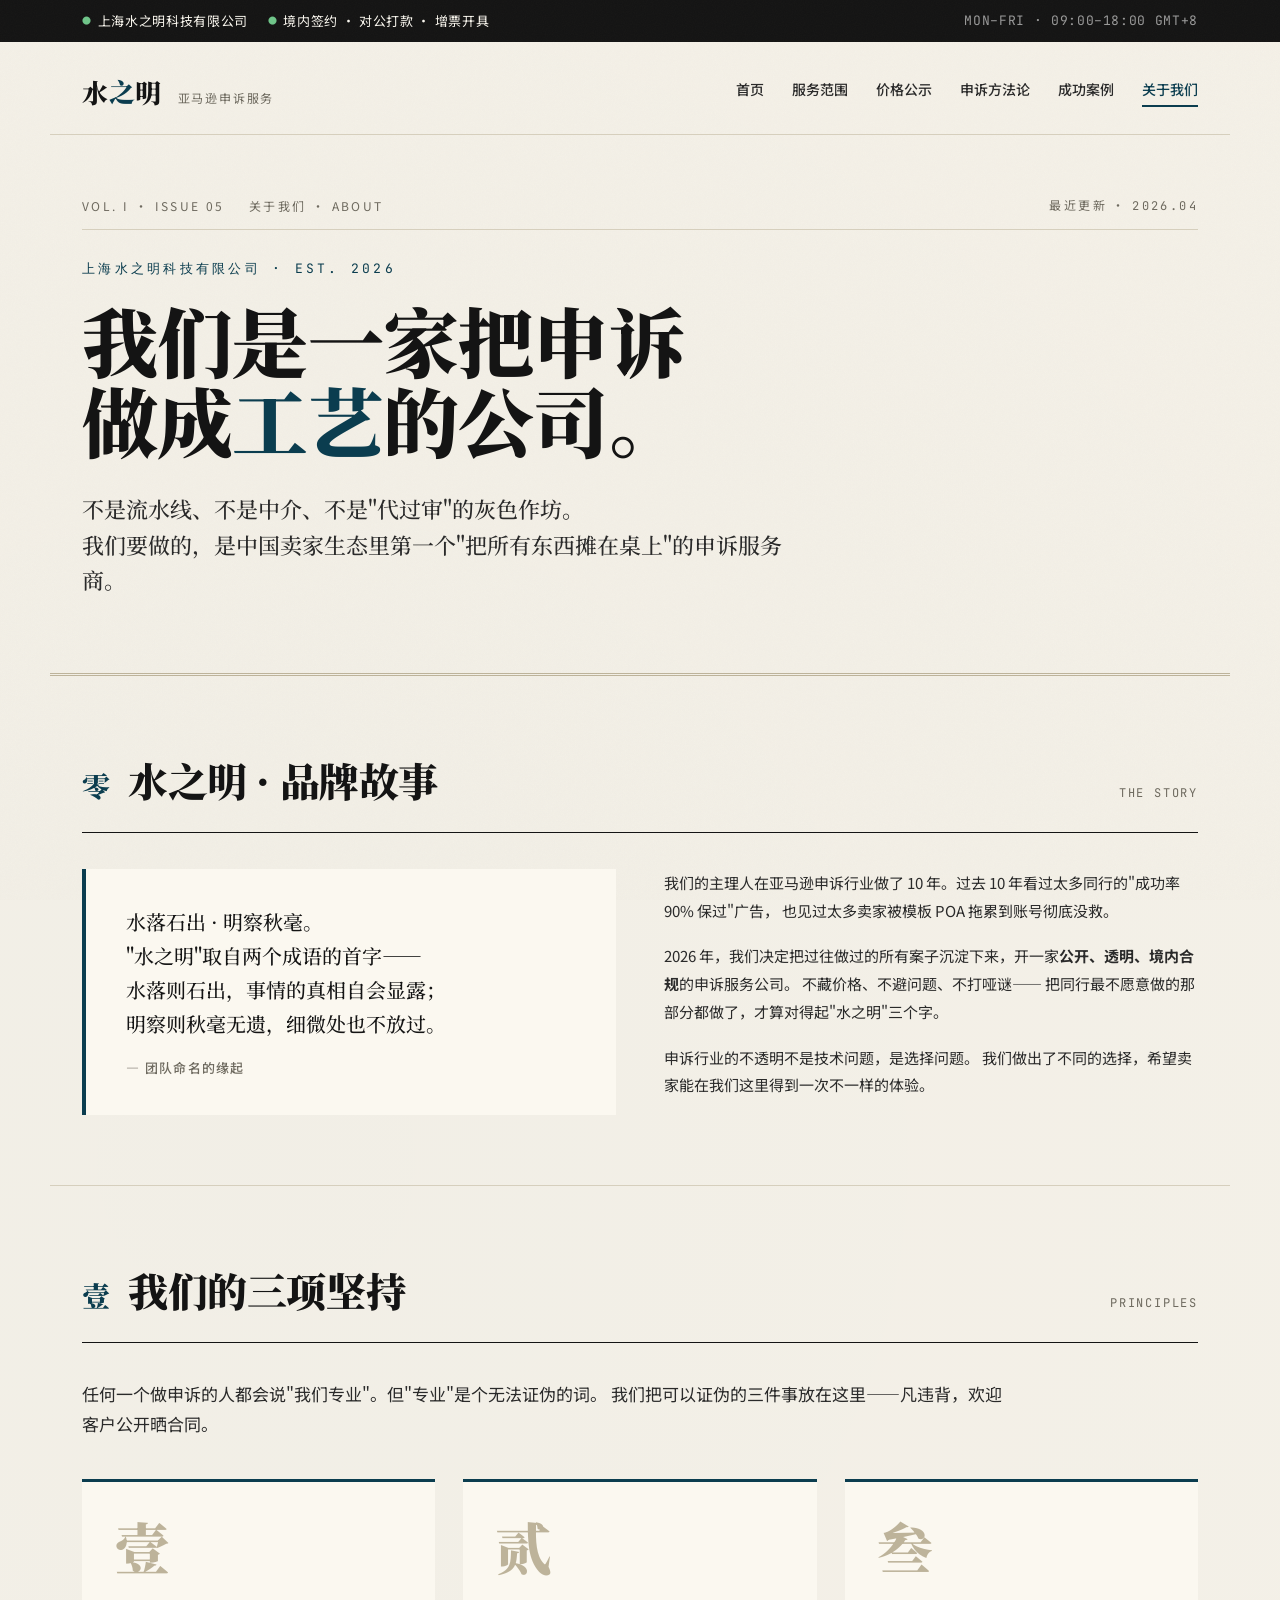
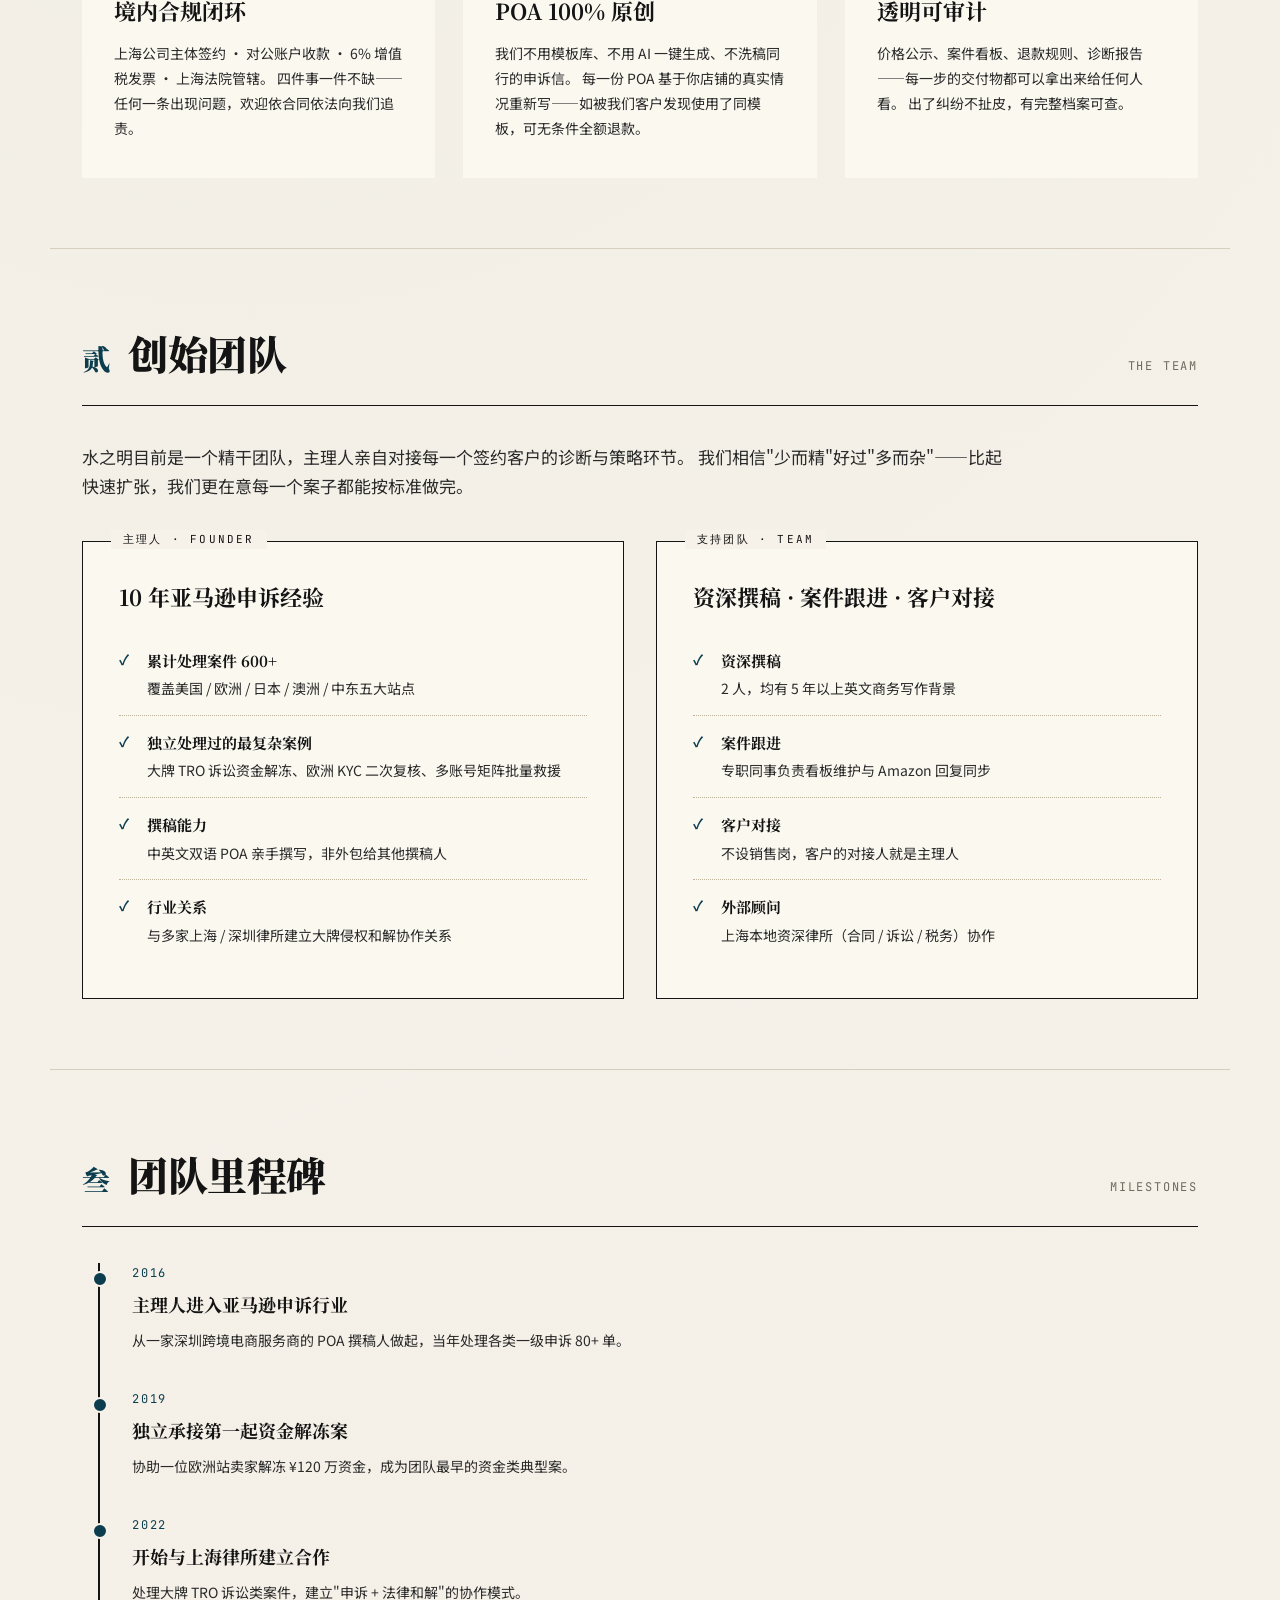
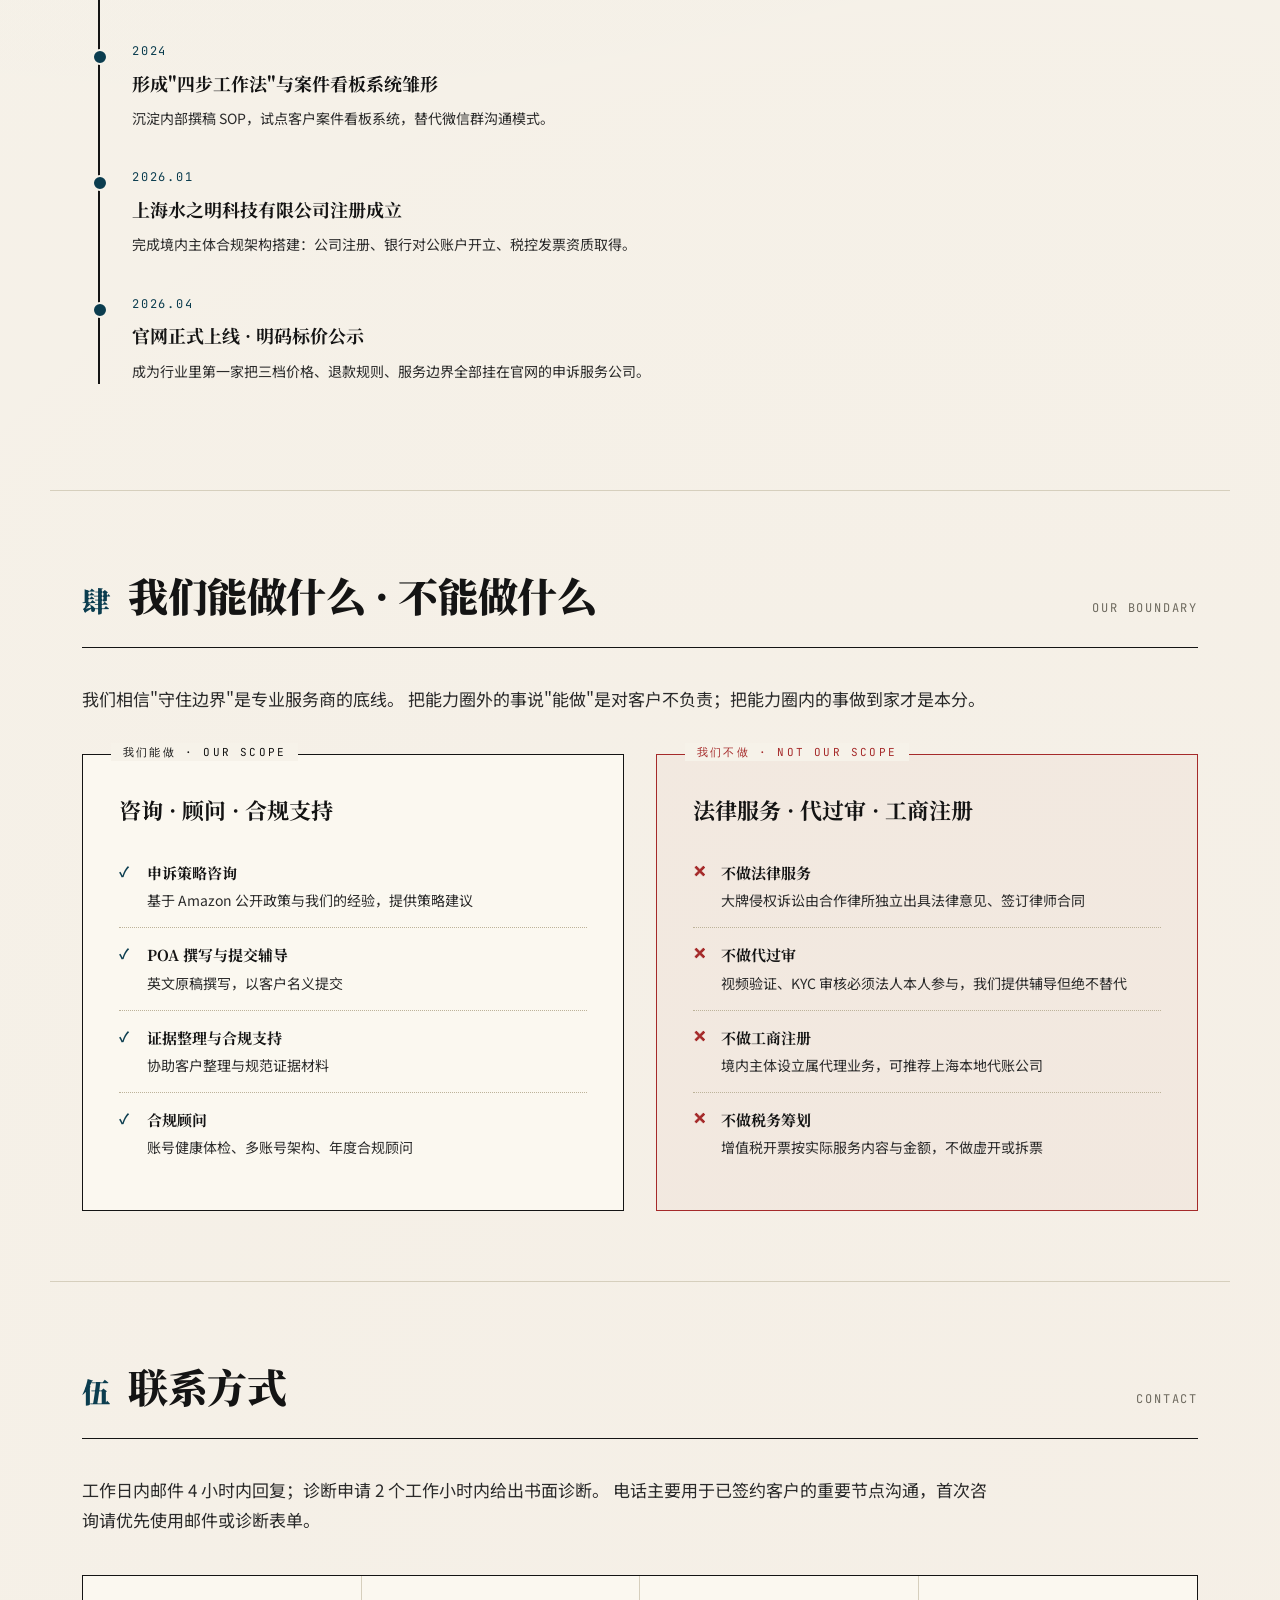
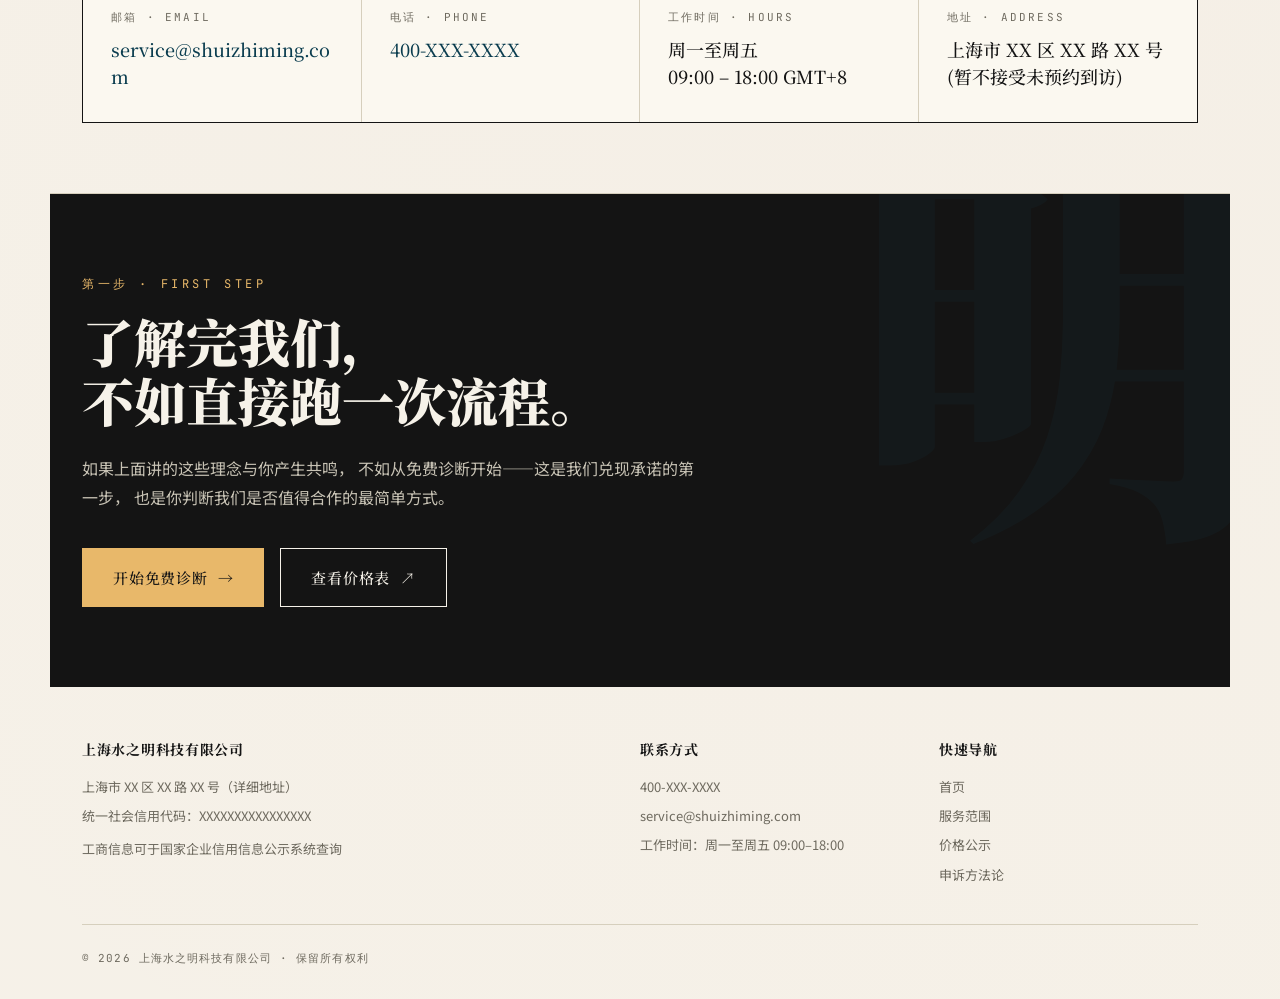
==== about.html @ 48dec46b "Initial commit: 水之明亚马逊申诉服务官网 - 6 页：首页 / 服务范围 / 价格公示 / 申诉方法论 / 成功案例 / 关于我们 - 共享样式表 styles.css（报纸 / 学术" ====
<!DOCTYPE html>
<html lang="zh-CN">
<head>
  <meta charset="UTF-8">
  <meta name="viewport" content="width=device-width, initial-scale=1.0">
  <title>关于我们 · 水之明亚马逊申诉服务</title>
  <meta name="description" content="上海水之明科技有限公司 · 境内合规的亚马逊申诉服务 · 团队背景 · 企业信息 · 联系方式">
  <link rel="preconnect" href="https://fonts.googleapis.com">
  <link rel="preconnect" href="https://fonts.gstatic.com" crossorigin>
  <link href="https://fonts.googleapis.com/css2?family=Noto+Serif+SC:wght@400;500;700;900&family=Noto+Sans+SC:wght@300;400;500;700&family=JetBrains+Mono:wght@400;500;700&display=swap" rel="stylesheet">
  <link rel="stylesheet" href="styles.css">
</head>
<body>

  <div class="topbar">
    <div class="topbar-inner">
      <div class="topbar-left">
        <span class="topbar-badge">上海水之明科技有限公司</span>
        <span class="topbar-badge">境内签约 · 对公打款 · 增票开具</span>
      </div>
      <div class="topbar-right">MON–FRI · 09:00–18:00 GMT+8</div>
    </div>
  </div>

  <header class="masthead">
    <div class="brand">
      <a href="index.html">
        <div class="brand-mark">水<span class="water-char">之</span>明</div>
        <div class="brand-sub">亚马逊申诉服务</div>
      </a>
    </div>
    <nav class="nav">
      <a href="index.html">首页</a>
      <a href="services.html">服务范围</a>
      <a href="pricing.html">价格公示</a>
      <a href="method.html">申诉方法论</a>
      <a href="cases.html">成功案例</a>
      <a href="about.html" class="active">关于我们</a>
    </nav>
  </header>

  <section class="hero">
    <div class="hero-meta">
      <div class="hero-meta-left">
        <span>VOL. I · ISSUE 05</span>
        <span>关于我们 · ABOUT</span>
      </div>
      <div>最近更新 · <span class="mono">2026.04</span></div>
    </div>

    <div class="home-hero-tagline">上海水之明科技有限公司 · EST. 2026</div>
    <h1 class="hero-title">
      我们是一家把申诉<br>
      做成<span class="accent">工艺</span>的公司。
    </h1>
    <p class="hero-subtitle">
      不是流水线、不是中介、不是"代过审"的灰色作坊。<br>
      我们要做的，是中国卖家生态里第一个"把所有东西摊在桌上"的申诉服务商。
    </p>
  </section>

  <!-- 品牌故事 -->
  <section class="content" id="story">
    <div class="section-header">
      <div class="section-num">零</div>
      <h2 class="section-title">水之明 · 品牌故事</h2>
      <div class="section-kicker">THE STORY</div>
    </div>

    <div class="split-section">
      <div>
        <div class="quote-block">
          水落石出 · 明察秋毫。<br>
          "水之明"取自两个成语的首字——<br>
          水落则石出，事情的真相自会显露；<br>
          明察则秋毫无遗，细微处也不放过。
          <cite>— 团队命名的缘起</cite>
        </div>
      </div>
      <div>
        <p style="font-size:15px;line-height:1.85;color:var(--ink-soft);margin-bottom:18px;">
          我们的主理人在亚马逊申诉行业做了 10 年。过去 10 年看过太多同行的"成功率 90% 保过"广告，
          也见过太多卖家被模板 POA 拖累到账号彻底没救。
        </p>
        <p style="font-size:15px;line-height:1.85;color:var(--ink-soft);margin-bottom:18px;">
          2026 年，我们决定把过往做过的所有案子沉淀下来，开一家<b>公开、透明、境内合规</b>的申诉服务公司。
          不藏价格、不避问题、不打哑谜——
          把同行最不愿意做的那部分都做了，才算对得起"水之明"三个字。
        </p>
        <p style="font-size:15px;line-height:1.85;color:var(--ink-soft);">
          申诉行业的不透明不是技术问题，是选择问题。
          我们做出了不同的选择，希望卖家能在我们这里得到一次不一样的体验。
        </p>
      </div>
    </div>
  </section>

  <!-- 我们的三项坚持 -->
  <section class="content" id="principles">
    <div class="section-header">
      <div class="section-num">壹</div>
      <h2 class="section-title">我们的三项坚持</h2>
      <div class="section-kicker">PRINCIPLES</div>
    </div>
    <p class="section-intro">
      任何一个做申诉的人都会说"我们专业"。但"专业"是个无法证伪的词。
      我们把可以证伪的三件事放在这里——凡违背，欢迎客户公开晒合同。
    </p>

    <div class="value-grid">
      <div class="value-card">
        <div class="value-card-num">壹</div>
        <div class="value-card-title">境内合规闭环</div>
        <div class="value-card-text">
          上海公司主体签约 · 对公账户收款 · 6% 增值税发票 · 上海法院管辖。
          四件事一件不缺——任何一条出现问题，欢迎依合同依法向我们追责。
        </div>
      </div>
      <div class="value-card">
        <div class="value-card-num">贰</div>
        <div class="value-card-title">POA 100% 原创</div>
        <div class="value-card-text">
          我们不用模板库、不用 AI 一键生成、不洗稿同行的申诉信。
          每一份 POA 基于你店铺的真实情况重新写——如被我们客户发现使用了同模板，可无条件全额退款。
        </div>
      </div>
      <div class="value-card">
        <div class="value-card-num">叁</div>
        <div class="value-card-title">透明可审计</div>
        <div class="value-card-text">
          价格公示、案件看板、退款规则、诊断报告——每一步的交付物都可以拿出来给任何人看。
          出了纠纷不扯皮，有完整档案可查。
        </div>
      </div>
    </div>
  </section>

  <!-- 团队 -->
  <section class="content" id="team">
    <div class="section-header">
      <div class="section-num">贰</div>
      <h2 class="section-title">创始团队</h2>
      <div class="section-kicker">THE TEAM</div>
    </div>
    <p class="section-intro">
      水之明目前是一个精干团队，主理人亲自对接每一个签约客户的诊断与策略环节。
      我们相信"少而精"好过"多而杂"——比起快速扩张，我们更在意每一个案子都能按标准做完。
    </p>

    <div class="dual-grid">
      <div class="info-block">
        <div class="info-block-label">主理人 · FOUNDER</div>
        <h3 class="info-block-title">10 年亚马逊申诉经验</h3>
        <ul class="info-list">
          <li><strong>累计处理案件 600+</strong>覆盖美国 / 欧洲 / 日本 / 澳洲 / 中东五大站点</li>
          <li><strong>独立处理过的最复杂案例</strong>大牌 TRO 诉讼资金解冻、欧洲 KYC 二次复核、多账号矩阵批量救援</li>
          <li><strong>撰稿能力</strong>中英文双语 POA 亲手撰写，非外包给其他撰稿人</li>
          <li><strong>行业关系</strong>与多家上海 / 深圳律所建立大牌侵权和解协作关系</li>
        </ul>
      </div>
      <div class="info-block">
        <div class="info-block-label">支持团队 · TEAM</div>
        <h3 class="info-block-title">资深撰稿 · 案件跟进 · 客户对接</h3>
        <ul class="info-list">
          <li><strong>资深撰稿</strong>2 人，均有 5 年以上英文商务写作背景</li>
          <li><strong>案件跟进</strong>专职同事负责看板维护与 Amazon 回复同步</li>
          <li><strong>客户对接</strong>不设销售岗，客户的对接人就是主理人</li>
          <li><strong>外部顾问</strong>上海本地资深律所（合同 / 诉讼 / 税务）协作</li>
        </ul>
      </div>
    </div>
  </section>

  <!-- 时间线 -->
  <section class="content" id="timeline">
    <div class="section-header">
      <div class="section-num">叁</div>
      <h2 class="section-title">团队里程碑</h2>
      <div class="section-kicker">MILESTONES</div>
    </div>

    <div class="timeline">
      <div class="timeline-item">
        <div class="timeline-date">2016</div>
        <div class="timeline-title">主理人进入亚马逊申诉行业</div>
        <div class="timeline-text">从一家深圳跨境电商服务商的 POA 撰稿人做起，当年处理各类一级申诉 80+ 单。</div>
      </div>
      <div class="timeline-item">
        <div class="timeline-date">2019</div>
        <div class="timeline-title">独立承接第一起资金解冻案</div>
        <div class="timeline-text">协助一位欧洲站卖家解冻 ¥120 万资金，成为团队最早的资金类典型案。</div>
      </div>
      <div class="timeline-item">
        <div class="timeline-date">2022</div>
        <div class="timeline-title">开始与上海律所建立合作</div>
        <div class="timeline-text">处理大牌 TRO 诉讼类案件，建立"申诉 + 法律和解"的协作模式。</div>
      </div>
      <div class="timeline-item">
        <div class="timeline-date">2024</div>
        <div class="timeline-title">形成"四步工作法"与案件看板系统雏形</div>
        <div class="timeline-text">沉淀内部撰稿 SOP，试点客户案件看板系统，替代微信群沟通模式。</div>
      </div>
      <div class="timeline-item">
        <div class="timeline-date">2026.01</div>
        <div class="timeline-title">上海水之明科技有限公司注册成立</div>
        <div class="timeline-text">完成境内主体合规架构搭建：公司注册、银行对公账户开立、税控发票资质取得。</div>
      </div>
      <div class="timeline-item">
        <div class="timeline-date">2026.04</div>
        <div class="timeline-title">官网正式上线 · 明码标价公示</div>
        <div class="timeline-text">成为行业里第一家把三档价格、退款规则、服务边界全部挂在官网的申诉服务公司。</div>
      </div>
    </div>
  </section>

  <!-- 风险声明 -->
  <section class="content" id="boundary">
    <div class="section-header">
      <div class="section-num">肆</div>
      <h2 class="section-title">我们能做什么 · 不能做什么</h2>
      <div class="section-kicker">OUR BOUNDARY</div>
    </div>
    <p class="section-intro">
      我们相信"守住边界"是专业服务商的底线。
      把能力圈外的事说"能做"是对客户不负责；把能力圈内的事做到家才是本分。
    </p>

    <div class="dual-grid">
      <div class="info-block">
        <div class="info-block-label">我们能做 · OUR SCOPE</div>
        <h3 class="info-block-title">咨询 · 顾问 · 合规支持</h3>
        <ul class="info-list">
          <li><strong>申诉策略咨询</strong>基于 Amazon 公开政策与我们的经验，提供策略建议</li>
          <li><strong>POA 撰写与提交辅导</strong>英文原稿撰写，以客户名义提交</li>
          <li><strong>证据整理与合规支持</strong>协助客户整理与规范证据材料</li>
          <li><strong>合规顾问</strong>账号健康体检、多账号架构、年度合规顾问</li>
        </ul>
      </div>
      <div class="info-block warning">
        <div class="info-block-label">我们不做 · NOT OUR SCOPE</div>
        <h3 class="info-block-title">法律服务 · 代过审 · 工商注册</h3>
        <ul class="info-list">
          <li><strong>不做法律服务</strong>大牌侵权诉讼由合作律所独立出具法律意见、签订律师合同</li>
          <li><strong>不做代过审</strong>视频验证、KYC 审核必须法人本人参与，我们提供辅导但绝不替代</li>
          <li><strong>不做工商注册</strong>境内主体设立属代理业务，可推荐上海本地代账公司</li>
          <li><strong>不做税务筹划</strong>增值税开票按实际服务内容与金额，不做虚开或拆票</li>
        </ul>
      </div>
    </div>
  </section>

  <!-- 联系方式 -->
  <section class="content" id="contact">
    <div class="section-header">
      <div class="section-num">伍</div>
      <h2 class="section-title">联系方式</h2>
      <div class="section-kicker">CONTACT</div>
    </div>
    <p class="section-intro">
      工作日内邮件 4 小时内回复；诊断申请 2 个工作小时内给出书面诊断。
      电话主要用于已签约客户的重要节点沟通，首次咨询请优先使用邮件或诊断表单。
    </p>

    <div class="contact-grid">
      <div class="contact-item">
        <div class="contact-label">邮箱 · EMAIL</div>
        <div class="contact-value"><a href="mailto:service@shuizhiming.com">service@shuizhiming.com</a></div>
      </div>
      <div class="contact-item">
        <div class="contact-label">电话 · PHONE</div>
        <div class="contact-value"><a href="tel:400-XXX-XXXX">400-XXX-XXXX</a></div>
      </div>
      <div class="contact-item">
        <div class="contact-label">工作时间 · HOURS</div>
        <div class="contact-value">周一至周五<br>09:00 – 18:00 GMT+8</div>
      </div>
      <div class="contact-item">
        <div class="contact-label">地址 · ADDRESS</div>
        <div class="contact-value">上海市 XX 区 XX 路 XX 号<br>(暂不接受未预约到访)</div>
      </div>
    </div>

  </section>

  <!-- CTA -->
  <section class="cta-section">
    <div class="cta-inner">
      <div class="cta-kicker">第一步 · FIRST STEP</div>
      <h2 class="cta-title">了解完我们，<br>不如直接跑一次流程。</h2>
      <p class="cta-text">
        如果上面讲的这些理念与你产生共鸣，
        不如从免费诊断开始——这是我们兑现承诺的第一步，
        也是你判断我们是否值得合作的最简单方式。
      </p>
      <div class="cta-buttons">
        <a href="#diagnosis" class="btn btn-primary">开始免费诊断<span class="btn-arrow">→</span></a>
        <a href="pricing.html" class="btn btn-secondary">查看价格表<span class="btn-arrow">↗</span></a>
      </div>
    </div>
  </section>

  <footer>
    <div class="footer-top">
      <div class="footer-col">
        <h4>上海水之明科技有限公司</h4>
        <p>上海市 XX 区 XX 路 XX 号（详细地址）</p>
        <p>统一社会信用代码：XXXXXXXXXXXXXXXX</p>
        <p style="margin-top:10px;">工商信息可于国家企业信用信息公示系统查询</p>
      </div>
      <div class="footer-col">
        <h4>联系方式</h4>
        <a href="tel:400-XXX-XXXX">400-XXX-XXXX</a>
        <a href="mailto:service@shuizhiming.com">service@shuizhiming.com</a>
        <p>工作时间：周一至周五 09:00–18:00</p>
      </div>
      <div class="footer-col">
        <h4>快速导航</h4>
        <a href="index.html">首页</a>
        <a href="services.html">服务范围</a>
        <a href="pricing.html">价格公示</a>
        <a href="method.html">申诉方法论</a>
      </div>
    </div>
    <div class="footer-bottom">
      <div>© 2026 上海水之明科技有限公司 · 保留所有权利</div>
    </div>
  </footer>

  <button class="scroll-top" id="scrollTop" aria-label="回到顶部">↑</button>

  <script>
    const scrollBtn = document.getElementById('scrollTop');
    window.addEventListener('scroll', () => {
      if (window.scrollY > 800) scrollBtn.classList.add('visible');
      else scrollBtn.classList.remove('visible');
    });
    scrollBtn.addEventListener('click', () => window.scrollTo({ top: 0, behavior: 'smooth' }));
  </script>
</body>
</html>
---- styles.css ----
/* ===== Design Tokens ===== */
:root {
  --ink: #141414;
  --ink-soft: #2a2a2a;
  --paper: #f6f2e9;
  --paper-soft: #fbf8f0;
  --rule: #d6cfbd;
  --rule-strong: #bdb39a;
  --water: #0b3d4f;
  --water-light: #1a5c72;
  --seal: #a52a2a;
  --muted: #6e6a5f;
  --accent-bg: #ece7d7;

  --font-display: 'Noto Serif SC', 'Songti SC', 'SimSun', serif;
  --font-body: 'Noto Sans SC', -apple-system, BlinkMacSystemFont, 'PingFang SC', 'Microsoft YaHei', sans-serif;
  --font-mono: 'JetBrains Mono', 'SF Mono', Menlo, monospace;

  --max-width: 1180px;
  --content-width: 920px;
}

* { box-sizing: border-box; margin: 0; padding: 0; }
html { scroll-behavior: smooth; }
body {
  font-family: var(--font-body);
  color: var(--ink);
  background: var(--paper);
  line-height: 1.7;
  font-size: 16px;
  font-weight: 400;
  -webkit-font-smoothing: antialiased;
  text-rendering: optimizeLegibility;
  background-image:
    radial-gradient(circle at 20% 20%, rgba(10, 61, 79, 0.02) 0%, transparent 50%),
    radial-gradient(circle at 80% 80%, rgba(165, 42, 42, 0.015) 0%, transparent 50%);
}

body::before {
  content: '';
  position: fixed;
  inset: 0;
  pointer-events: none;
  z-index: 1;
  opacity: 0.35;
  background-image: url("data:image/svg+xml;utf8,<svg xmlns='http://www.w3.org/2000/svg' width='200' height='200'><filter id='n'><feTurbulence type='fractalNoise' baseFrequency='0.9' numOctaves='3'/><feColorMatrix values='0 0 0 0 0.5 0 0 0 0 0.45 0 0 0 0 0.35 0 0 0 0.08 0'/></filter><rect width='200' height='200' filter='url(%23n)'/></svg>");
}

main, header, footer, section { position: relative; z-index: 2; }

.display { font-family: var(--font-display); font-weight: 900; letter-spacing: -0.01em; }
.mono { font-family: var(--font-mono); font-feature-settings: "tnum"; }

/* ===== Top Bar ===== */
.topbar { background: var(--ink); color: var(--paper-soft); font-size: 13px; letter-spacing: 0.05em; }
.topbar-inner { max-width: var(--max-width); margin: 0 auto; padding: 10px 32px; display: flex; justify-content: space-between; align-items: center; gap: 24px; }
.topbar-left { display: flex; gap: 20px; align-items: center; }
.topbar-badge { display: inline-flex; align-items: center; gap: 6px; }
.topbar-badge::before { content: '●'; color: #6fc68a; font-size: 9px; }
.topbar-right { font-family: var(--font-mono); color: #999; }

/* ===== Masthead ===== */
.masthead { max-width: var(--max-width); margin: 0 auto; padding: 28px 32px 20px; border-bottom: 1px solid var(--rule); display: flex; justify-content: space-between; align-items: center; flex-wrap: wrap; gap: 20px; }
.brand { display: flex; align-items: baseline; gap: 16px; }
.brand a { text-decoration: none; display: flex; align-items: baseline; gap: 16px; }
.brand-mark { font-family: var(--font-display); font-weight: 900; font-size: 26px; letter-spacing: 0.02em; color: var(--ink); }
.brand-mark .water-char { color: var(--water); display: inline-block; transform: translateY(-1px); }
.brand-sub { font-size: 12px; color: var(--muted); letter-spacing: 0.15em; }
.nav { display: flex; gap: 28px; font-size: 14px; }
.nav a { color: var(--ink-soft); text-decoration: none; transition: color 0.2s; font-weight: 500; }
.nav a:hover { color: var(--water); }
.nav a.active { color: var(--water); border-bottom: 2px solid var(--water); padding-bottom: 3px; }

/* ===== Hero ===== */
.hero { max-width: var(--max-width); margin: 0 auto; padding: 60px 32px 40px; border-bottom: 3px double var(--rule-strong); position: relative; }
.hero-meta { display: flex; justify-content: space-between; align-items: center; font-size: 12px; color: var(--muted); letter-spacing: 0.2em; text-transform: uppercase; margin-bottom: 28px; padding-bottom: 12px; border-bottom: 1px solid var(--rule); }
.hero-meta-left { display: flex; gap: 24px; }
.hero-title { font-family: var(--font-display); font-weight: 900; font-size: clamp(42px, 6vw, 76px); line-height: 1.05; letter-spacing: -0.01em; color: var(--ink); margin-bottom: 32px; }
.hero-title .accent { color: var(--water); position: relative; display: inline-block; }
.hero-subtitle { font-family: var(--font-display); font-weight: 500; font-size: clamp(18px, 2.3vw, 22px); color: var(--ink-soft); max-width: 720px; line-height: 1.6; margin-bottom: 36px; }

.hero-pillars { display: grid; grid-template-columns: repeat(auto-fit, minmax(180px, 1fr)); gap: 0; border-top: 1px solid var(--rule); border-bottom: 1px solid var(--rule); margin-top: 40px; }
.pillar { padding: 20px 24px 20px 0; border-right: 1px solid var(--rule); position: relative; }
.pillar:last-child { border-right: none; }
.pillar-num { font-family: var(--font-mono); font-size: 11px; color: var(--water); letter-spacing: 0.2em; margin-bottom: 6px; }
.pillar-text { font-family: var(--font-display); font-weight: 700; font-size: 17px; color: var(--ink); line-height: 1.4; }

/* ===== Section ===== */
section.content { max-width: var(--max-width); margin: 0 auto; padding: 70px 32px; border-bottom: 1px solid var(--rule); }
.section-header { display: flex; align-items: baseline; gap: 18px; margin-bottom: 36px; padding-bottom: 18px; border-bottom: 1px solid var(--ink); }
.section-num { font-family: var(--font-display); font-weight: 900; font-size: 28px; color: var(--water); }
.section-title { font-family: var(--font-display); font-weight: 900; font-size: clamp(28px, 4vw, 40px); color: var(--ink); letter-spacing: -0.01em; }
.section-kicker { margin-left: auto; font-family: var(--font-mono); font-size: 12px; color: var(--muted); letter-spacing: 0.15em; }
.section-intro { max-width: var(--content-width); font-size: 17px; color: var(--ink-soft); margin-bottom: 40px; line-height: 1.75; }

/* ===== Why/Compare Grid ===== */
.why-grid { display: grid; grid-template-columns: repeat(auto-fit, minmax(240px, 1fr)); gap: 0; border: 1px solid var(--rule); background: var(--paper-soft); }
.why-card { padding: 28px; border-right: 1px solid var(--rule); border-bottom: 1px solid var(--rule); }
.why-card:last-child { border-right: none; }
@media (max-width: 768px) { .why-card { border-right: none; } }
.why-card-label { font-family: var(--font-mono); font-size: 11px; color: var(--seal); letter-spacing: 0.2em; margin-bottom: 10px; }
.why-card-title { font-family: var(--font-display); font-weight: 700; font-size: 20px; margin-bottom: 12px; color: var(--ink); }
.why-card-text { font-size: 14px; color: var(--ink-soft); line-height: 1.7; }

/* ===== Tier / Pricing Table ===== */
.tier-block { margin-bottom: 56px; }
.tier-header { display: flex; align-items: center; gap: 20px; margin-bottom: 24px; padding: 16px 24px; background: var(--ink); color: var(--paper); }
.tier-badge { font-family: var(--font-display); font-weight: 900; font-size: 24px; width: 48px; height: 48px; display: flex; align-items: center; justify-content: center; background: var(--paper); color: var(--ink); border-radius: 2px; }
.tier-title { font-family: var(--font-display); font-weight: 700; font-size: 22px; letter-spacing: 0.02em; }
.tier-desc { margin-left: auto; font-size: 13px; color: #c7c2b4; letter-spacing: 0.05em; font-family: var(--font-mono); }
@media (max-width: 640px) { .tier-desc { display: none; } }

.price-table { width: 100%; border-collapse: collapse; background: var(--paper-soft); border: 1px solid var(--rule); }
.price-table thead th { font-family: var(--font-display); font-weight: 700; font-size: 13px; padding: 14px 20px; text-align: left; background: var(--accent-bg); color: var(--ink); letter-spacing: 0.05em; border-bottom: 2px solid var(--ink); }
.price-table thead th.num { text-align: right; font-family: var(--font-mono); }
.price-table tbody tr { border-bottom: 1px dotted var(--rule-strong); transition: background 0.2s; }
.price-table tbody tr:last-child { border-bottom: none; }
.price-table tbody tr:hover { background: var(--accent-bg); }
.price-table tbody td { padding: 18px 20px; vertical-align: top; }
.price-table tbody td.service { font-family: var(--font-display); font-weight: 500; font-size: 16px; color: var(--ink); }
.price-table tbody td.service-note { display: block; font-family: var(--font-body); font-size: 12px; font-weight: 400; color: var(--muted); margin-top: 4px; letter-spacing: 0; }
.price-table tbody td.market { font-family: var(--font-mono); font-size: 13px; color: var(--muted); text-align: right; white-space: nowrap; }
.price-table tbody td.ours { font-family: var(--font-mono); font-size: 15px; font-weight: 500; color: var(--water); text-align: right; white-space: nowrap; }
.price-table tbody td.ours .unit { font-size: 11px; color: var(--muted); margin-left: 2px; }

.not-accept-row { background: rgba(165, 42, 42, 0.04); }
.not-accept-row:hover { background: rgba(165, 42, 42, 0.08) !important; }
.not-accept-row .ours { color: var(--seal) !important; text-decoration: line-through; text-decoration-color: var(--seal); }

@media (max-width: 720px) {
  .price-table thead { display: none; }
  .price-table, .price-table tbody, .price-table tr, .price-table td { display: block; width: 100%; }
  .price-table tbody tr { padding: 16px 16px; border-bottom: 1px solid var(--rule); }
  .price-table tbody td { padding: 4px 0; text-align: left !important; }
  .price-table tbody td.service { font-size: 17px; margin-bottom: 8px; }
  .price-table tbody td.market::before { content: '行业价 · '; font-size: 11px; color: var(--muted); }
  .price-table tbody td.ours { font-size: 18px; text-align: left !important; margin-top: 4px; }
  .price-table tbody td.ours::before { content: '水之明 · '; font-size: 11px; color: var(--muted); font-family: var(--font-body); }
}

/* ===== Fund callout ===== */
.fund-callout { background: var(--ink); color: var(--paper); padding: 40px 44px; margin: 32px 0; position: relative; }
.fund-callout::before { content: '资'; position: absolute; top: -20px; left: 28px; font-family: var(--font-display); font-weight: 900; font-size: 72px; color: var(--seal); opacity: 0.25; line-height: 1; }
.fund-callout-title { font-family: var(--font-display); font-weight: 700; font-size: 24px; margin-bottom: 20px; color: var(--paper); }
.fund-callout-text { font-size: 15px; color: #d4d0c5; margin-bottom: 24px; line-height: 1.8; }
.fund-list { display: grid; grid-template-columns: repeat(auto-fit, minmax(260px, 1fr)); gap: 20px; margin-top: 24px; }
.fund-item { border-top: 1px solid #3a3a3a; padding-top: 16px; }
.fund-item-scene { font-family: var(--font-mono); font-size: 11px; color: #a09a88; letter-spacing: 0.15em; margin-bottom: 8px; }
.fund-item-label { font-family: var(--font-display); font-weight: 700; font-size: 16px; margin-bottom: 8px; color: var(--paper); }
.fund-item-price { font-family: var(--font-mono); font-size: 20px; color: #e8b86a; letter-spacing: -0.01em; }

/* ===== Factors Grid ===== */
.factors-grid { display: grid; grid-template-columns: repeat(auto-fit, minmax(280px, 1fr)); gap: 0; counter-reset: factor; }
.factor { padding: 28px; border: 1px solid var(--rule); margin-top: -1px; margin-left: -1px; background: var(--paper-soft); counter-increment: factor; position: relative; }
.factor::before { content: counter(factor, decimal-leading-zero); position: absolute; top: 18px; right: 24px; font-family: var(--font-mono); font-size: 32px; font-weight: 300; color: var(--rule-strong); }
.factor-title { font-family: var(--font-display); font-weight: 700; font-size: 18px; margin-bottom: 10px; color: var(--ink); }
.factor-text { font-size: 14px; color: var(--ink-soft); line-height: 1.7; }

/* ===== Dual Grid / Info Blocks ===== */
.dual-grid { display: grid; grid-template-columns: 1fr 1fr; gap: 32px; }
@media (max-width: 820px) { .dual-grid { grid-template-columns: 1fr; } }
.info-block { border: 1px solid var(--ink); padding: 36px; background: var(--paper-soft); position: relative; }
.info-block.warning { border-color: var(--seal); background: rgba(165, 42, 42, 0.03); }
.info-block-label { position: absolute; top: -12px; left: 28px; background: var(--paper); padding: 0 12px; font-family: var(--font-mono); font-size: 11px; color: var(--ink); letter-spacing: 0.2em; }
.info-block.warning .info-block-label { color: var(--seal); }
.info-block-title { font-family: var(--font-display); font-weight: 700; font-size: 22px; margin-bottom: 18px; color: var(--ink); }
.info-list { list-style: none; }
.info-list li { padding: 14px 0 14px 28px; border-bottom: 1px dotted var(--rule-strong); position: relative; font-size: 14px; line-height: 1.7; color: var(--ink-soft); }
.info-list li:last-child { border-bottom: none; }
.info-list li::before { content: '✓'; position: absolute; left: 0; top: 14px; color: var(--water); font-weight: 700; }
.info-block.warning .info-list li::before { content: '✕'; color: var(--seal); }
.info-list li strong { font-weight: 700; color: var(--ink); display: block; margin-bottom: 4px; font-family: var(--font-display); font-size: 15px; }

/* ===== FAQ ===== */
.faq-list { border-top: 2px solid var(--ink); }
.faq-item { border-bottom: 1px solid var(--rule-strong); }
.faq-question { width: 100%; background: transparent; border: none; padding: 26px 60px 26px 0; text-align: left; cursor: pointer; font-family: var(--font-display); font-weight: 500; font-size: 18px; color: var(--ink); position: relative; transition: color 0.2s; display: flex; align-items: flex-start; gap: 18px; }
.faq-question:hover { color: var(--water); }
.faq-num { font-family: var(--font-mono); font-size: 14px; color: var(--water); font-weight: 500; min-width: 40px; }
.faq-q-text { flex: 1; }
.faq-toggle { position: absolute; right: 8px; top: 50%; transform: translateY(-50%); width: 24px; height: 24px; border: 1px solid var(--ink); border-radius: 50%; display: flex; align-items: center; justify-content: center; transition: all 0.3s; background: transparent; }
.faq-toggle::before, .faq-toggle::after { content: ''; position: absolute; background: var(--ink); transition: transform 0.3s; }
.faq-toggle::before { width: 10px; height: 1.5px; }
.faq-toggle::after { width: 1.5px; height: 10px; }
.faq-item.open .faq-toggle { background: var(--ink); }
.faq-item.open .faq-toggle::before, .faq-item.open .faq-toggle::after { background: var(--paper); }
.faq-item.open .faq-toggle::after { transform: rotate(90deg); }
.faq-answer { max-height: 0; overflow: hidden; transition: max-height 0.4s ease-out; }
.faq-item.open .faq-answer { max-height: 800px; }
.faq-answer-inner { padding: 0 24px 28px 58px; color: var(--ink-soft); font-size: 15px; line-height: 1.85; }
.faq-answer-inner p { margin-bottom: 12px; }
.faq-answer-inner p:last-child { margin-bottom: 0; }

/* ===== CTA ===== */
.cta-section { max-width: var(--max-width); margin: 0 auto; padding: 80px 32px; background: var(--ink); color: var(--paper); position: relative; overflow: hidden; }
.cta-section::before { content: '明'; position: absolute; font-family: var(--font-display); font-weight: 900; font-size: 420px; color: var(--water-light); opacity: 0.08; top: -80px; right: -40px; line-height: 1; }
.cta-inner { position: relative; z-index: 2; }
.cta-kicker { font-family: var(--font-mono); font-size: 12px; color: #e8b86a; letter-spacing: 0.3em; margin-bottom: 16px; }
.cta-title { font-family: var(--font-display); font-weight: 900; font-size: clamp(32px, 5vw, 52px); line-height: 1.15; margin-bottom: 24px; max-width: 800px; }
.cta-text { font-size: 16px; color: #c7c2b4; max-width: 620px; line-height: 1.8; margin-bottom: 36px; }
.cta-buttons { display: flex; gap: 16px; flex-wrap: wrap; }
.btn { display: inline-flex; align-items: center; gap: 10px; padding: 16px 30px; font-family: var(--font-display); font-weight: 500; font-size: 15px; letter-spacing: 0.05em; text-decoration: none; transition: all 0.25s; border: 1px solid transparent; cursor: pointer; }
.btn-primary { background: #e8b86a; color: var(--ink); }
.btn-primary:hover { background: #f0c780; transform: translateY(-2px); }
.btn-secondary { background: transparent; color: var(--paper); border-color: var(--paper); }
.btn-secondary:hover { background: var(--paper); color: var(--ink); }
.btn-arrow { transition: transform 0.25s; }
.btn:hover .btn-arrow { transform: translateX(4px); }

/* ===== Footer ===== */
footer { max-width: var(--max-width); margin: 0 auto; padding: 50px 32px 30px; font-size: 13px; color: var(--muted); line-height: 1.8; }
.footer-top { display: grid; grid-template-columns: 2fr 1fr 1fr; gap: 40px; padding-bottom: 32px; border-bottom: 1px solid var(--rule); }
@media (max-width: 760px) { .footer-top { grid-template-columns: 1fr; gap: 28px; } }
.footer-col h4 { font-family: var(--font-display); font-weight: 700; font-size: 14px; color: var(--ink); margin-bottom: 12px; letter-spacing: 0.05em; }
.footer-col p, .footer-col a { display: block; color: var(--muted); text-decoration: none; margin-bottom: 6px; }
.footer-col a:hover { color: var(--water); }
.footer-bottom { padding-top: 24px; display: flex; justify-content: space-between; flex-wrap: wrap; gap: 12px; font-family: var(--font-mono); font-size: 11px; color: var(--muted); letter-spacing: 0.1em; }

/* ===== Utility ===== */
.text-seal { color: var(--seal); }
.text-water { color: var(--water); }

.scroll-top { position: fixed; bottom: 30px; right: 30px; width: 48px; height: 48px; background: var(--ink); color: var(--paper); border-radius: 50%; display: flex; align-items: center; justify-content: center; cursor: pointer; opacity: 0; pointer-events: none; transition: all 0.3s; z-index: 100; border: none; font-size: 20px; }
.scroll-top.visible { opacity: 1; pointer-events: auto; }
.scroll-top:hover { background: var(--water); transform: translateY(-4px); }

/* ===== Home-specific ===== */
.home-hero-tagline { font-family: var(--font-mono); font-size: 13px; color: var(--water); letter-spacing: 0.25em; margin-bottom: 20px; text-transform: uppercase; }
.split-section { display: grid; grid-template-columns: 1fr 1fr; gap: 48px; align-items: start; }
@media (max-width: 820px) { .split-section { grid-template-columns: 1fr; gap: 32px; } }
.quote-block { padding: 36px 40px; background: var(--paper-soft); border-left: 4px solid var(--water); font-family: var(--font-display); font-size: 20px; line-height: 1.7; color: var(--ink); font-weight: 500; }
.quote-block cite { display: block; margin-top: 16px; font-size: 13px; color: var(--muted); font-family: var(--font-body); font-style: normal; letter-spacing: 0.1em; }

.service-cats { display: grid; grid-template-columns: repeat(auto-fit, minmax(240px, 1fr)); gap: 0; border: 1px solid var(--rule); }
.service-cat { padding: 36px 30px; border-right: 1px solid var(--rule); background: var(--paper-soft); transition: background 0.2s; position: relative; }
.service-cat:last-child { border-right: none; }
@media (max-width: 768px) { .service-cat { border-right: none; border-bottom: 1px solid var(--rule); } }
.service-cat:hover { background: var(--accent-bg); }
.service-cat-num { font-family: var(--font-mono); font-size: 11px; color: var(--seal); letter-spacing: 0.2em; margin-bottom: 14px; }
.service-cat-title { font-family: var(--font-display); font-weight: 900; font-size: 26px; color: var(--ink); margin-bottom: 14px; line-height: 1.2; }
.service-cat-en { font-family: var(--font-mono); font-size: 11px; color: var(--muted); letter-spacing: 0.2em; margin-bottom: 18px; text-transform: uppercase; }
.service-cat-items { list-style: none; font-size: 13px; color: var(--ink-soft); line-height: 2; }
.service-cat-items li { padding-left: 14px; position: relative; }
.service-cat-items li::before { content: '·'; position: absolute; left: 0; color: var(--water); font-weight: 700; }
.service-cat-link { display: inline-block; margin-top: 20px; font-family: var(--font-mono); font-size: 12px; color: var(--water); text-decoration: none; letter-spacing: 0.1em; border-bottom: 1px solid var(--water); padding-bottom: 2px; }
.service-cat-link:hover { color: var(--seal); border-color: var(--seal); }

/* ===== HK callout ===== */
.hk-callout { border: 2px solid var(--water); padding: 40px 44px; background: var(--paper-soft); margin: 32px 0; position: relative; }
.hk-callout::before { content: '港'; position: absolute; top: -20px; right: 28px; font-family: var(--font-display); font-weight: 900; font-size: 72px; color: var(--water); opacity: 0.2; line-height: 1; }
.hk-callout-label { font-family: var(--font-mono); font-size: 12px; color: var(--water); letter-spacing: 0.25em; margin-bottom: 14px; }
.hk-callout-title { font-family: var(--font-display); font-weight: 900; font-size: 26px; margin-bottom: 18px; color: var(--ink); }
.hk-callout-text { font-size: 15px; color: var(--ink-soft); line-height: 1.85; margin-bottom: 16px; }
.hk-diagram { background: var(--paper); border: 1px solid var(--rule); padding: 24px; margin: 24px 0; font-family: var(--font-mono); font-size: 13px; color: var(--ink-soft); line-height: 1.9; white-space: pre; overflow-x: auto; }

/* ===== Method steps ===== */
.steps-list { display: flex; flex-direction: column; gap: 0; border-top: 2px solid var(--ink); }
.step { display: grid; grid-template-columns: 120px 1fr; gap: 36px; padding: 40px 0; border-bottom: 1px solid var(--rule-strong); align-items: start; }
@media (max-width: 720px) { .step { grid-template-columns: 1fr; gap: 12px; } }
.step-num { font-family: var(--font-display); font-weight: 900; font-size: 72px; line-height: 1; color: var(--water); }
.step-body h3 { font-family: var(--font-display); font-weight: 700; font-size: 24px; margin-bottom: 8px; color: var(--ink); }
.step-kicker { font-family: var(--font-mono); font-size: 11px; color: var(--muted); letter-spacing: 0.2em; margin-bottom: 16px; text-transform: uppercase; }
.step-body p { font-size: 15px; color: var(--ink-soft); line-height: 1.8; margin-bottom: 12px; max-width: 720px; }
.step-body ul { list-style: none; margin-top: 12px; }
.step-body ul li { padding: 6px 0 6px 22px; position: relative; font-size: 14px; color: var(--ink-soft); }
.step-body ul li::before { content: '→'; position: absolute; left: 0; color: var(--water); }

/* ===== Comparison ===== */
.compare-table { width: 100%; border-collapse: collapse; border: 1px solid var(--ink); background: var(--paper-soft); }
.compare-table th, .compare-table td { padding: 18px 20px; text-align: left; border-bottom: 1px solid var(--rule); vertical-align: top; font-size: 14px; }
.compare-table thead th { background: var(--ink); color: var(--paper); font-family: var(--font-display); font-weight: 700; font-size: 14px; letter-spacing: 0.05em; }
.compare-table thead th.water-head { background: var(--water); }
.compare-table tbody td { color: var(--ink-soft); line-height: 1.7; }
.compare-table tbody td:first-child { font-family: var(--font-display); font-weight: 500; color: var(--ink); background: var(--accent-bg); width: 180px; }
.compare-table tbody td.bad { color: var(--seal); }
.compare-table tbody td.good { color: var(--water); font-weight: 500; }
@media (max-width: 720px) {
  .compare-table, .compare-table thead, .compare-table tbody, .compare-table th, .compare-table td, .compare-table tr { display: block; }
  .compare-table thead { display: none; }
  .compare-table tbody tr { margin-bottom: 20px; border: 1px solid var(--rule); }
  .compare-table tbody td { border-bottom: 1px dotted var(--rule); }
  .compare-table tbody td:first-child { background: var(--ink); color: var(--paper); width: 100%; }
}

/* ===== Cases ===== */
.case-grid { display: grid; grid-template-columns: repeat(auto-fit, minmax(300px, 1fr)); gap: 24px; }
.case-card { background: var(--paper-soft); border: 1px solid var(--rule); padding: 30px 28px; position: relative; transition: all 0.25s; }
.case-card:hover { border-color: var(--ink); transform: translateY(-2px); }
.case-tag { display: inline-block; font-family: var(--font-mono); font-size: 11px; padding: 3px 10px; background: var(--water); color: var(--paper); letter-spacing: 0.1em; margin-bottom: 14px; }
.case-tag.seal { background: var(--seal); }
.case-tag.gold { background: #e8b86a; color: var(--ink); }
.case-title { font-family: var(--font-display); font-weight: 700; font-size: 20px; margin-bottom: 14px; line-height: 1.3; color: var(--ink); }
.case-meta { display: flex; gap: 18px; font-family: var(--font-mono); font-size: 11px; color: var(--muted); margin-bottom: 18px; letter-spacing: 0.05em; padding-bottom: 12px; border-bottom: 1px dotted var(--rule-strong); }
.case-section { margin-bottom: 14px; }
.case-section-label { font-family: var(--font-mono); font-size: 10px; color: var(--water); letter-spacing: 0.2em; margin-bottom: 6px; }
.case-section-text { font-size: 13px; color: var(--ink-soft); line-height: 1.75; }
.case-outcome { margin-top: 18px; padding-top: 16px; border-top: 1px solid var(--rule); font-family: var(--font-mono); font-size: 13px; color: var(--water); font-weight: 500; }

.stats-row { display: grid; grid-template-columns: repeat(auto-fit, minmax(200px, 1fr)); gap: 0; border-top: 2px solid var(--ink); border-bottom: 2px solid var(--ink); }
.stat { padding: 32px 24px; border-right: 1px solid var(--rule); text-align: center; }
.stat:last-child { border-right: none; }
.stat-num { font-family: var(--font-display); font-weight: 900; font-size: 48px; line-height: 1; color: var(--water); margin-bottom: 10px; letter-spacing: -0.02em; }
.stat-label { font-size: 12px; color: var(--muted); letter-spacing: 0.15em; text-transform: uppercase; font-family: var(--font-mono); }

/* ===== About ===== */
.value-grid { display: grid; grid-template-columns: repeat(auto-fit, minmax(280px, 1fr)); gap: 28px; }
.value-card { padding: 36px 32px; background: var(--paper-soft); border-top: 3px solid var(--water); position: relative; }
.value-card-num { font-family: var(--font-display); font-weight: 900; font-size: 56px; color: var(--rule-strong); line-height: 1; margin-bottom: 18px; }
.value-card-title { font-family: var(--font-display); font-weight: 700; font-size: 22px; margin-bottom: 12px; color: var(--ink); }
.value-card-text { font-size: 14px; color: var(--ink-soft); line-height: 1.8; }

.timeline { border-left: 2px solid var(--ink); padding-left: 32px; margin-left: 16px; }
.timeline-item { margin-bottom: 36px; position: relative; }
.timeline-item::before { content: ''; position: absolute; left: -40px; top: 8px; width: 12px; height: 12px; background: var(--water); border: 2px solid var(--paper); border-radius: 50%; }
.timeline-date { font-family: var(--font-mono); font-size: 12px; color: var(--water); letter-spacing: 0.15em; margin-bottom: 6px; }
.timeline-title { font-family: var(--font-display); font-weight: 700; font-size: 18px; margin-bottom: 8px; color: var(--ink); }
.timeline-text { font-size: 14px; color: var(--ink-soft); line-height: 1.8; }

.contact-grid { display: grid; grid-template-columns: repeat(auto-fit, minmax(260px, 1fr)); gap: 0; border: 1px solid var(--ink); background: var(--paper-soft); }
.contact-item { padding: 32px 28px; border-right: 1px solid var(--rule); }
.contact-item:last-child { border-right: none; }
@media (max-width: 768px) { .contact-item { border-right: none; border-bottom: 1px solid var(--rule); } }
.contact-label { font-family: var(--font-mono); font-size: 11px; color: var(--muted); letter-spacing: 0.2em; margin-bottom: 10px; text-transform: uppercase; }
.contact-value { font-family: var(--font-display); font-weight: 500; font-size: 18px; color: var(--ink); line-height: 1.5; word-break: break-word; }
.contact-value a { color: var(--water); text-decoration: none; }
.contact-value a:hover { text-decoration: underline; }

@media (max-width: 640px) {
  .masthead { padding: 20px; }
  .hero { padding: 40px 20px 30px; }
  section.content { padding: 50px 20px; }
  .brand-mark { font-size: 22px; }
  .nav { display: none; }
  .fund-callout, .hk-callout { padding: 30px 24px; }
  .info-block { padding: 28px 22px; }
  .cta-section { padding: 60px 24px; }
  .faq-question { font-size: 16px; padding-right: 50px; }
  .faq-answer-inner { padding: 0 16px 24px 42px; }
  .step-num { font-size: 52px; }
}
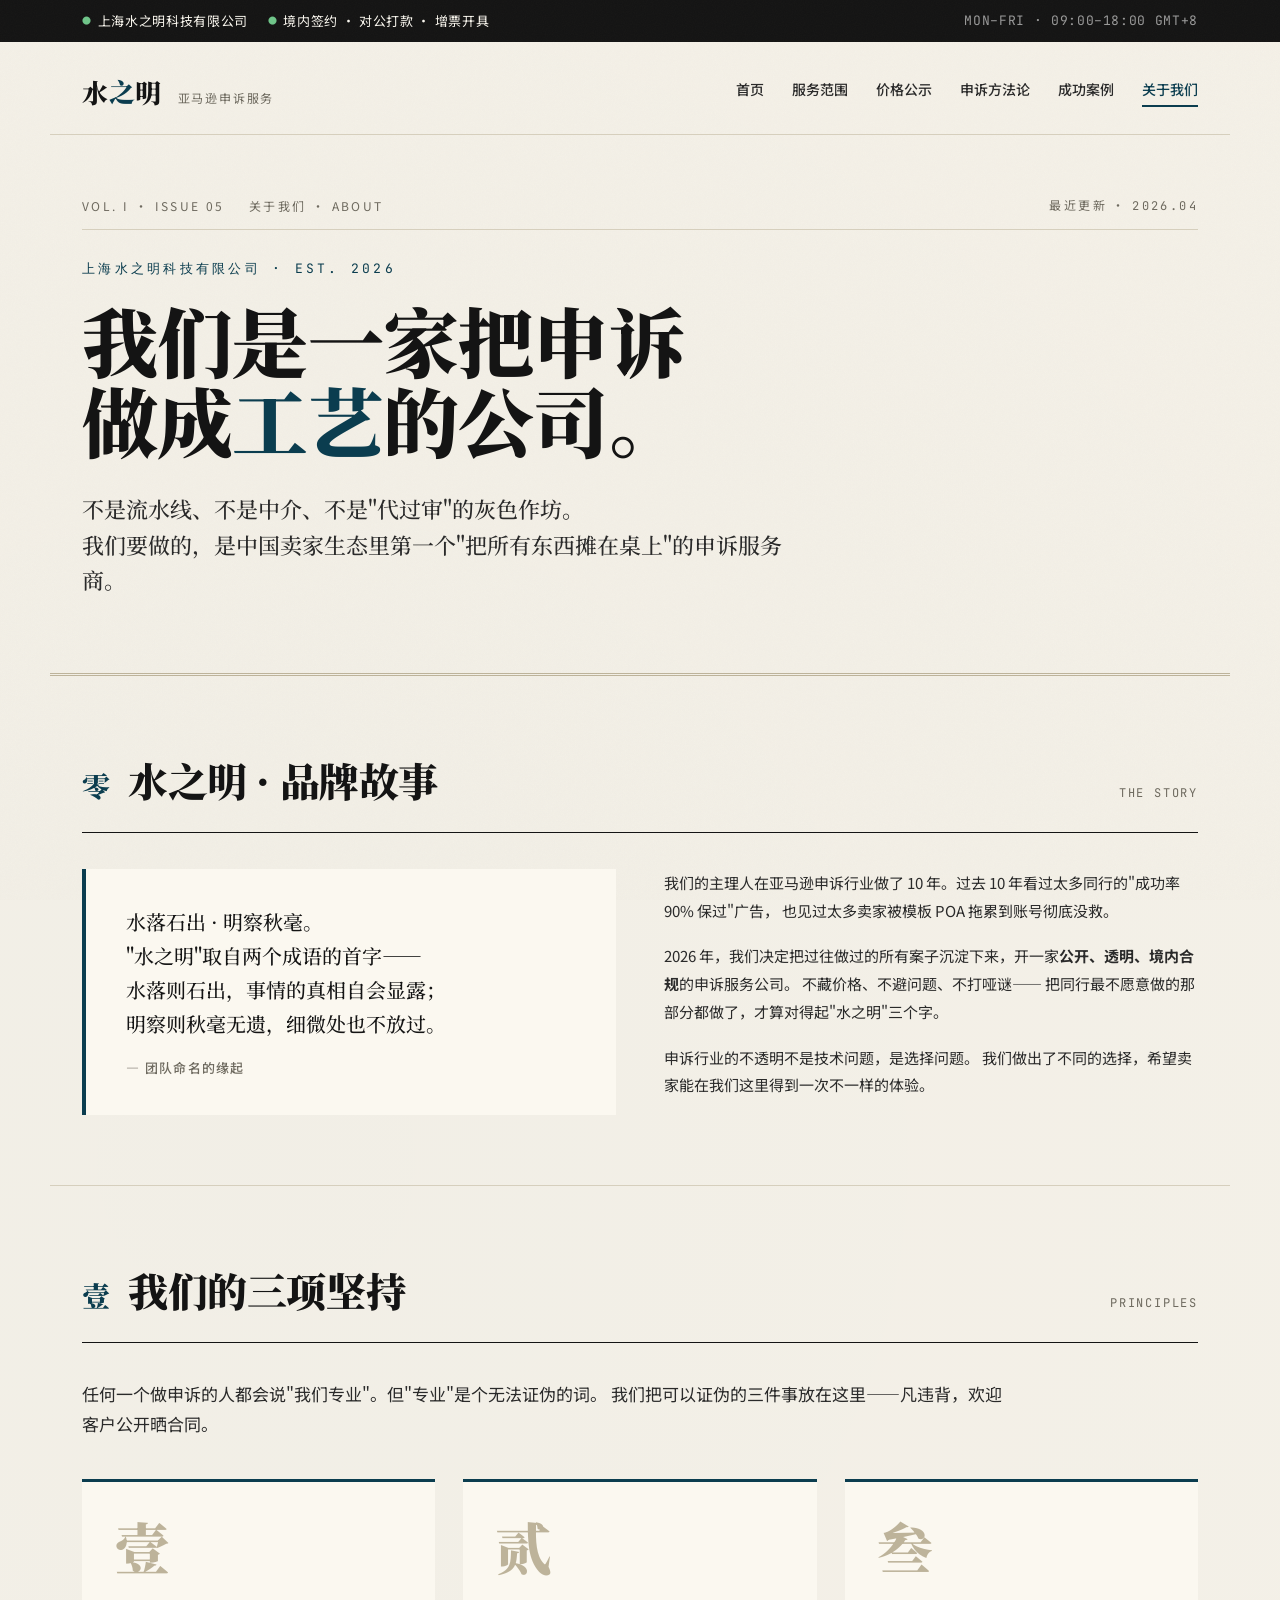
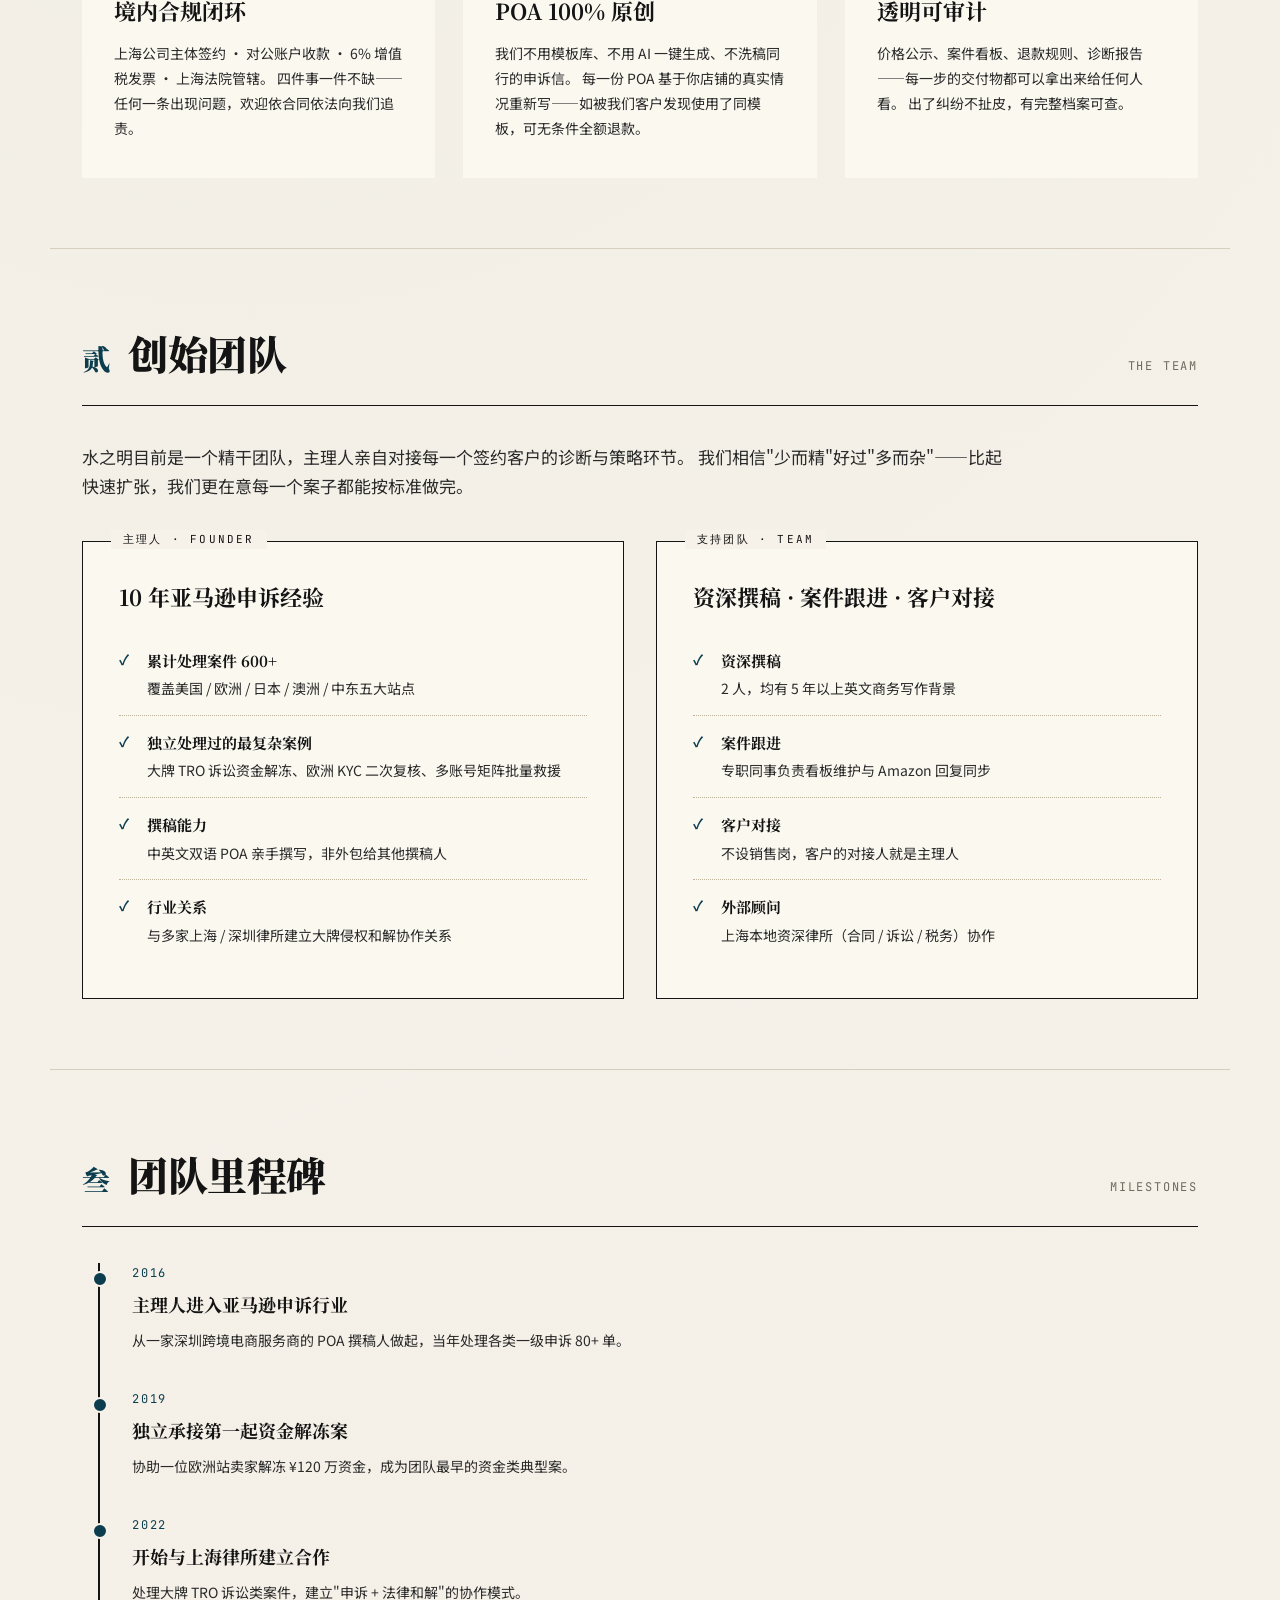
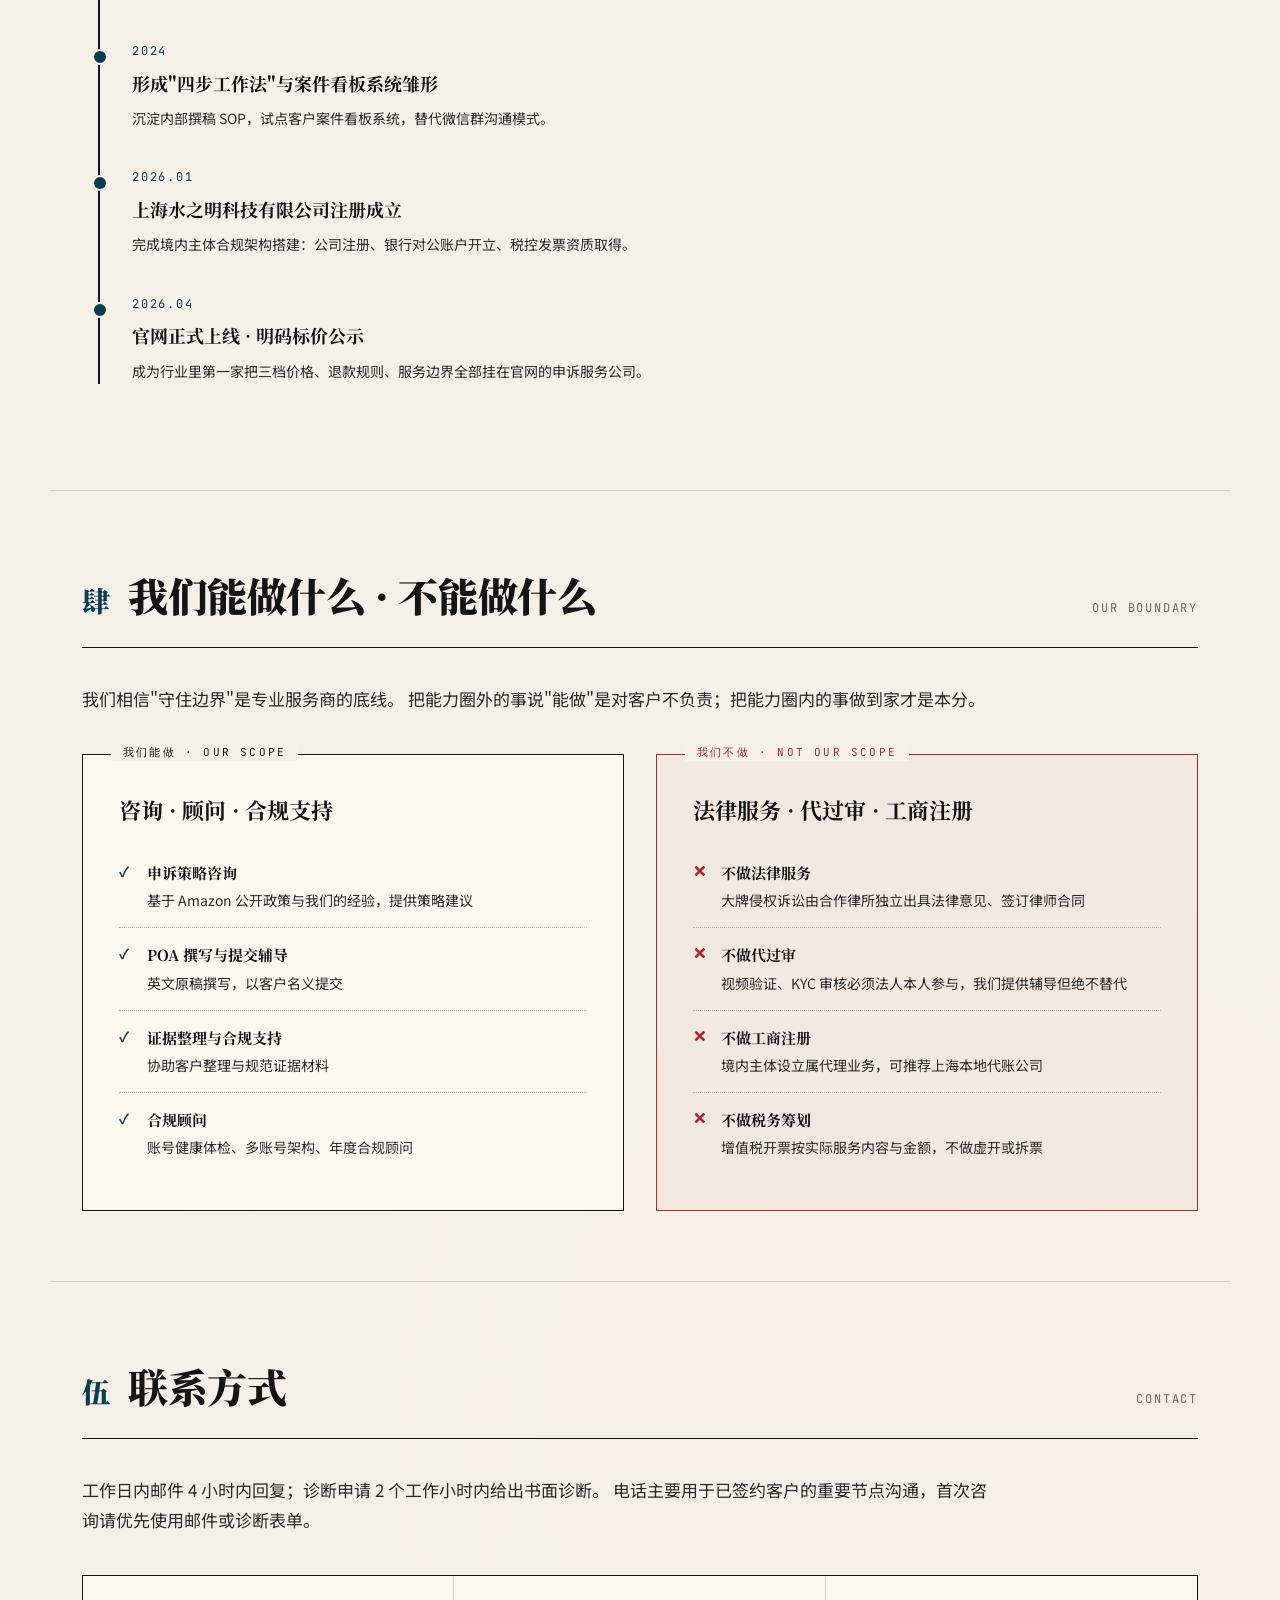
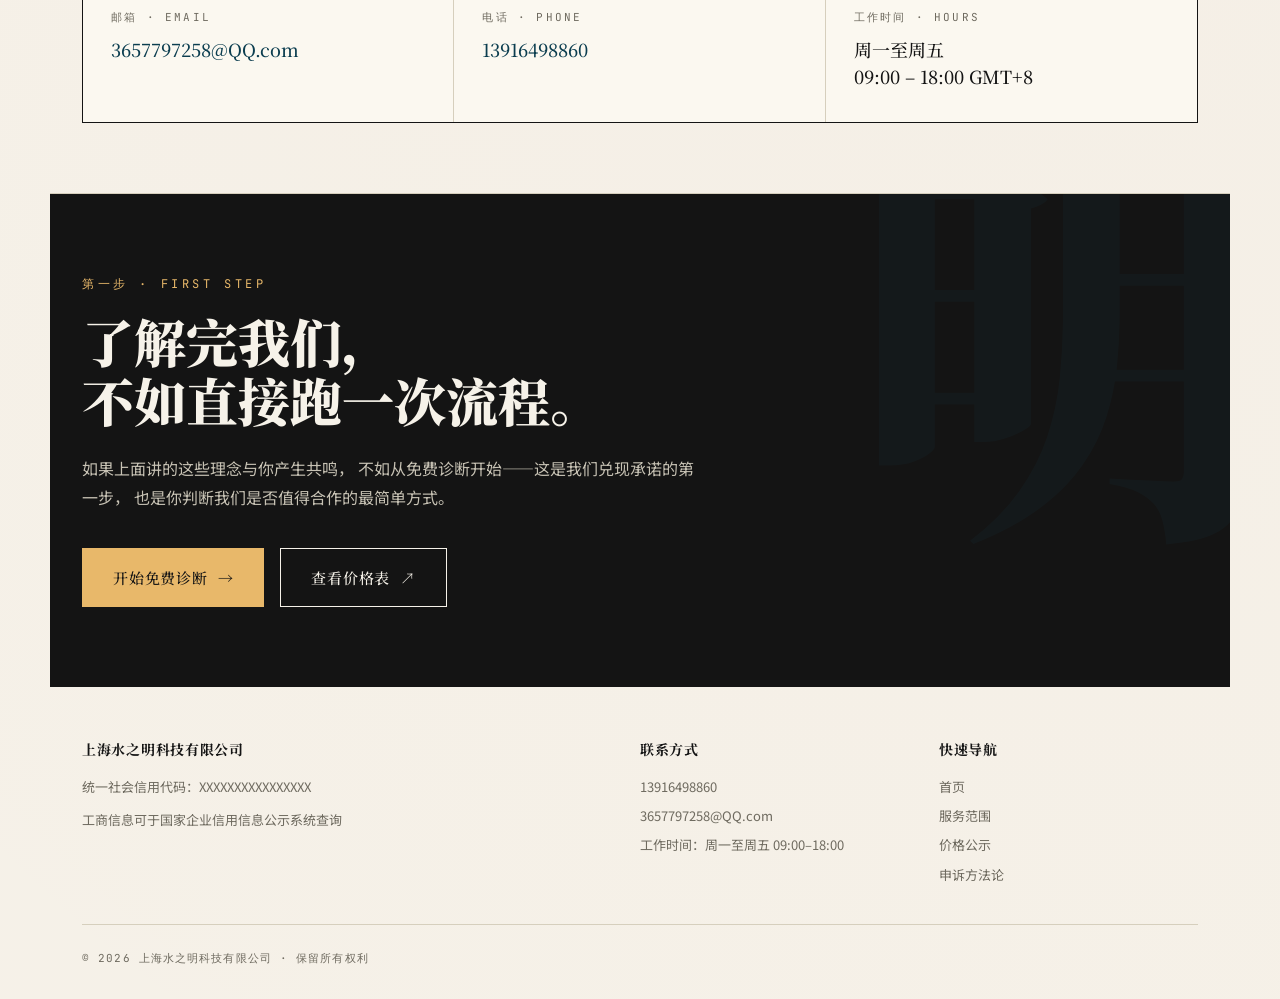
==== commit acee031e: "更新联系方式 + 加入销售介绍 PPT/PDF - 电话改为 13916498860 - 邮箱改为 3657797258@QQ.com - 删除占位公司地址 - 新增销售介绍 PPT 和 PDF  C" ====
--- a/about.html
+++ b/about.html
@@ -264,19 +264,15 @@
     <div class="contact-grid">
       <div class="contact-item">
         <div class="contact-label">邮箱 · EMAIL</div>
-        <div class="contact-value"><a href="mailto:service@shuizhiming.com">service@shuizhiming.com</a></div>
+        <div class="contact-value"><a href="mailto:3657797258@QQ.com">3657797258@QQ.com</a></div>
       </div>
       <div class="contact-item">
         <div class="contact-label">电话 · PHONE</div>
-        <div class="contact-value"><a href="tel:400-XXX-XXXX">400-XXX-XXXX</a></div>
+        <div class="contact-value"><a href="tel:13916498860">13916498860</a></div>
       </div>
       <div class="contact-item">
         <div class="contact-label">工作时间 · HOURS</div>
         <div class="contact-value">周一至周五<br>09:00 – 18:00 GMT+8</div>
-      </div>
-      <div class="contact-item">
-        <div class="contact-label">地址 · ADDRESS</div>
-        <div class="contact-value">上海市 XX 区 XX 路 XX 号<br>(暂不接受未预约到访)</div>
       </div>
     </div>
 
@@ -303,14 +299,13 @@
     <div class="footer-top">
       <div class="footer-col">
         <h4>上海水之明科技有限公司</h4>
-        <p>上海市 XX 区 XX 路 XX 号（详细地址）</p>
         <p>统一社会信用代码：XXXXXXXXXXXXXXXX</p>
         <p style="margin-top:10px;">工商信息可于国家企业信用信息公示系统查询</p>
       </div>
       <div class="footer-col">
         <h4>联系方式</h4>
-        <a href="tel:400-XXX-XXXX">400-XXX-XXXX</a>
-        <a href="mailto:service@shuizhiming.com">service@shuizhiming.com</a>
+        <a href="tel:13916498860">13916498860</a>
+        <a href="mailto:3657797258@QQ.com">3657797258@QQ.com</a>
         <p>工作时间：周一至周五 09:00–18:00</p>
       </div>
       <div class="footer-col">
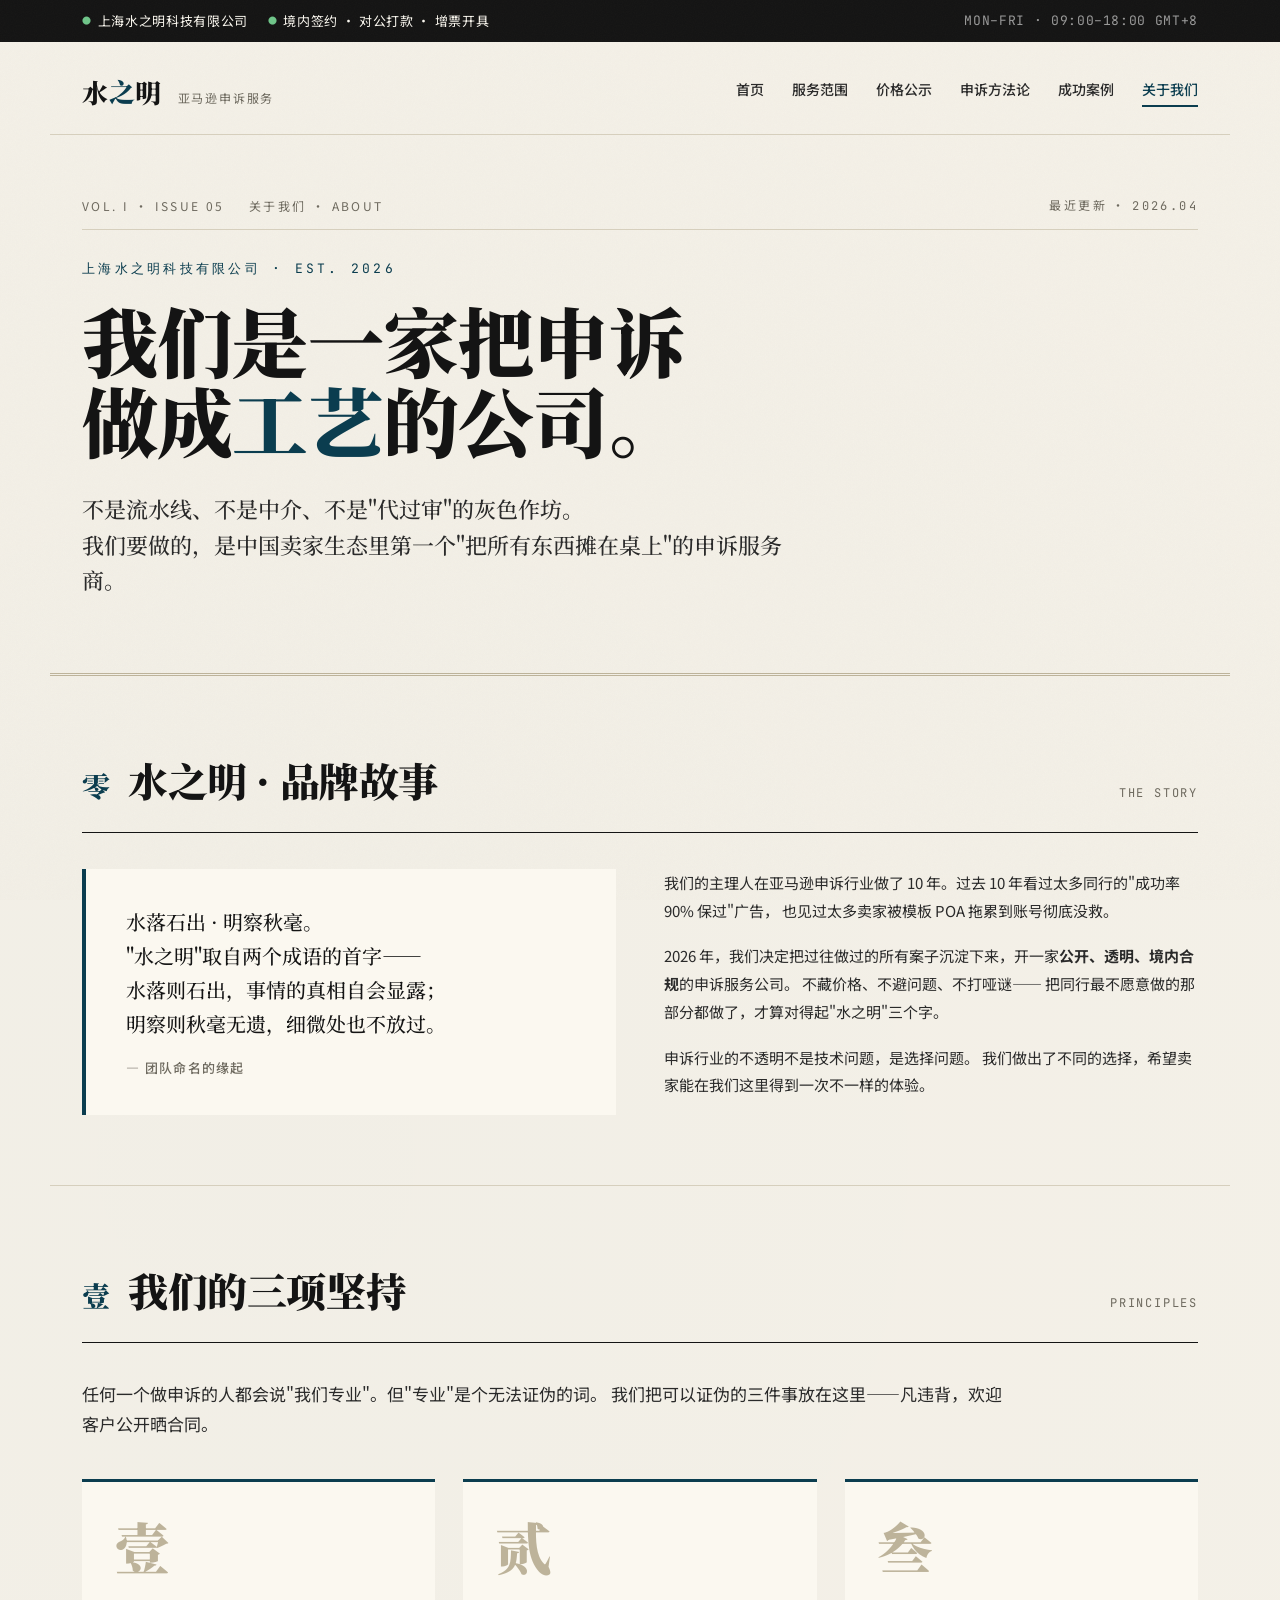
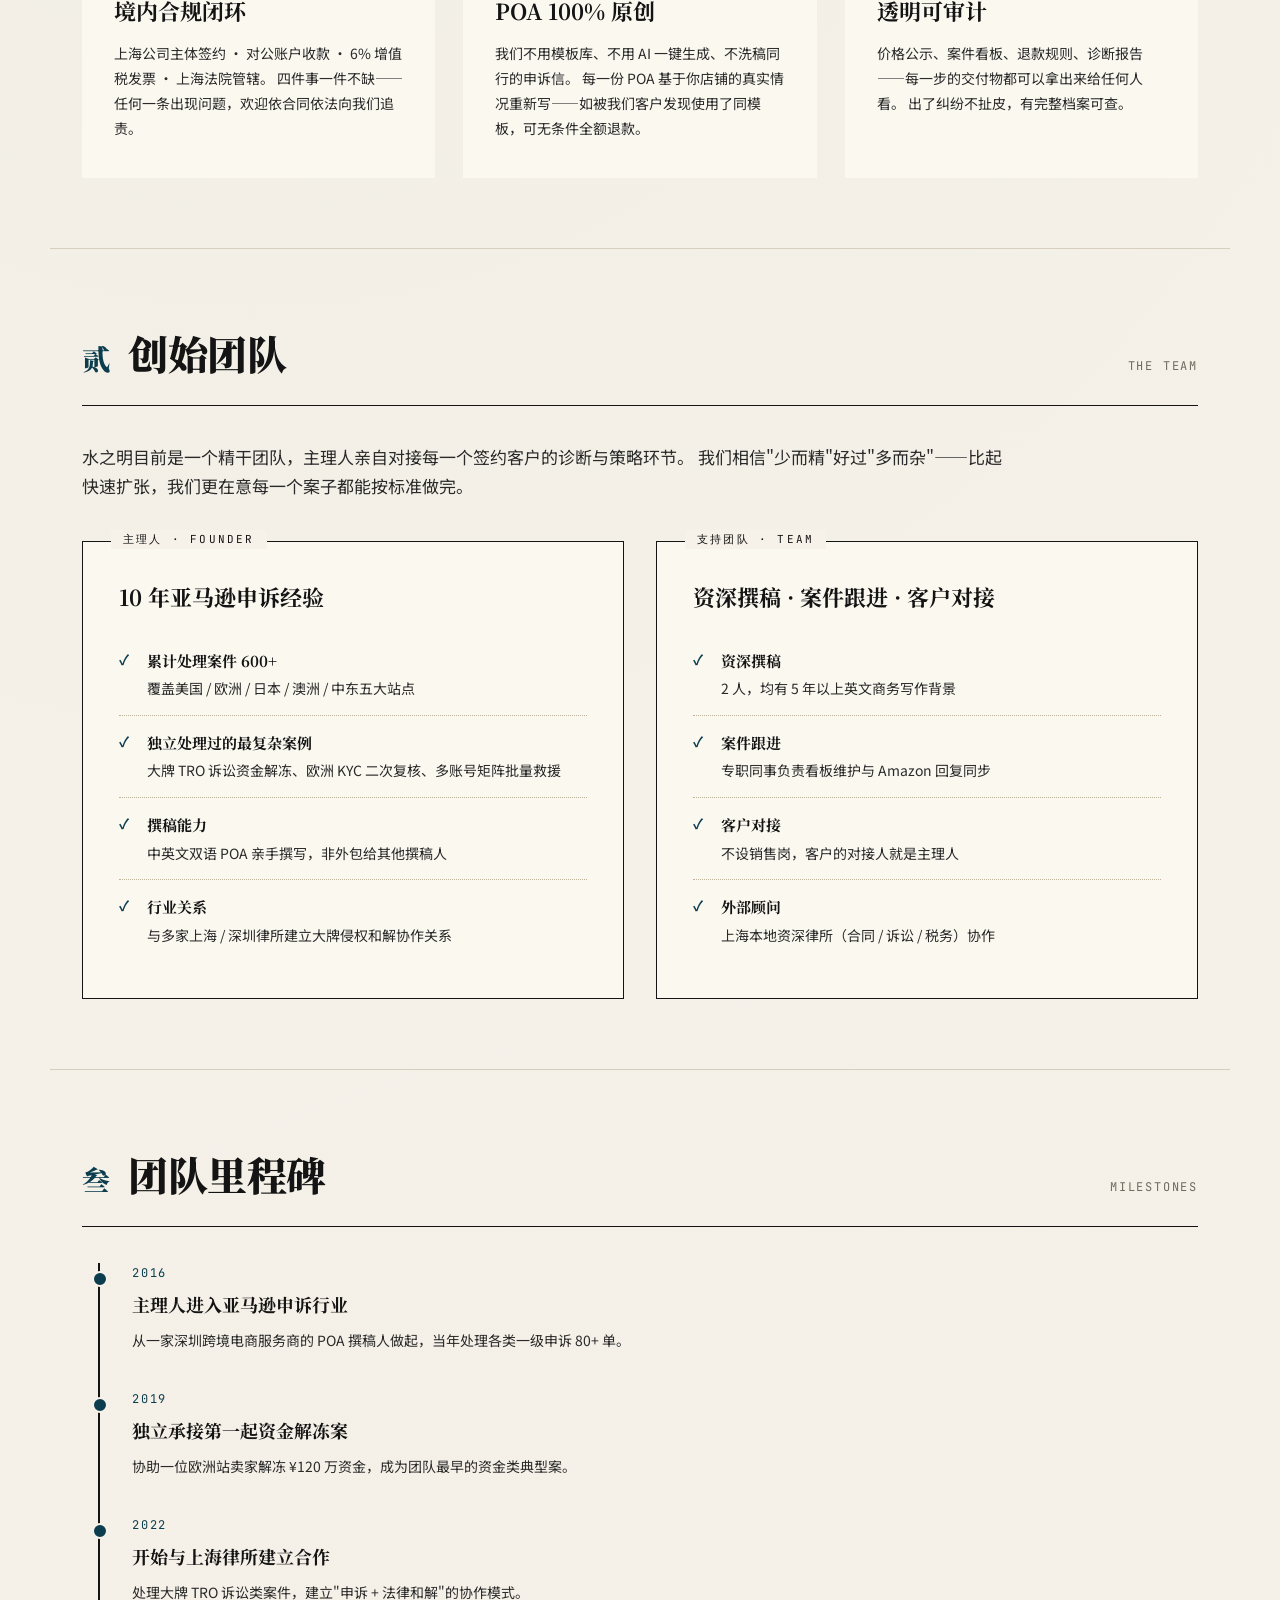
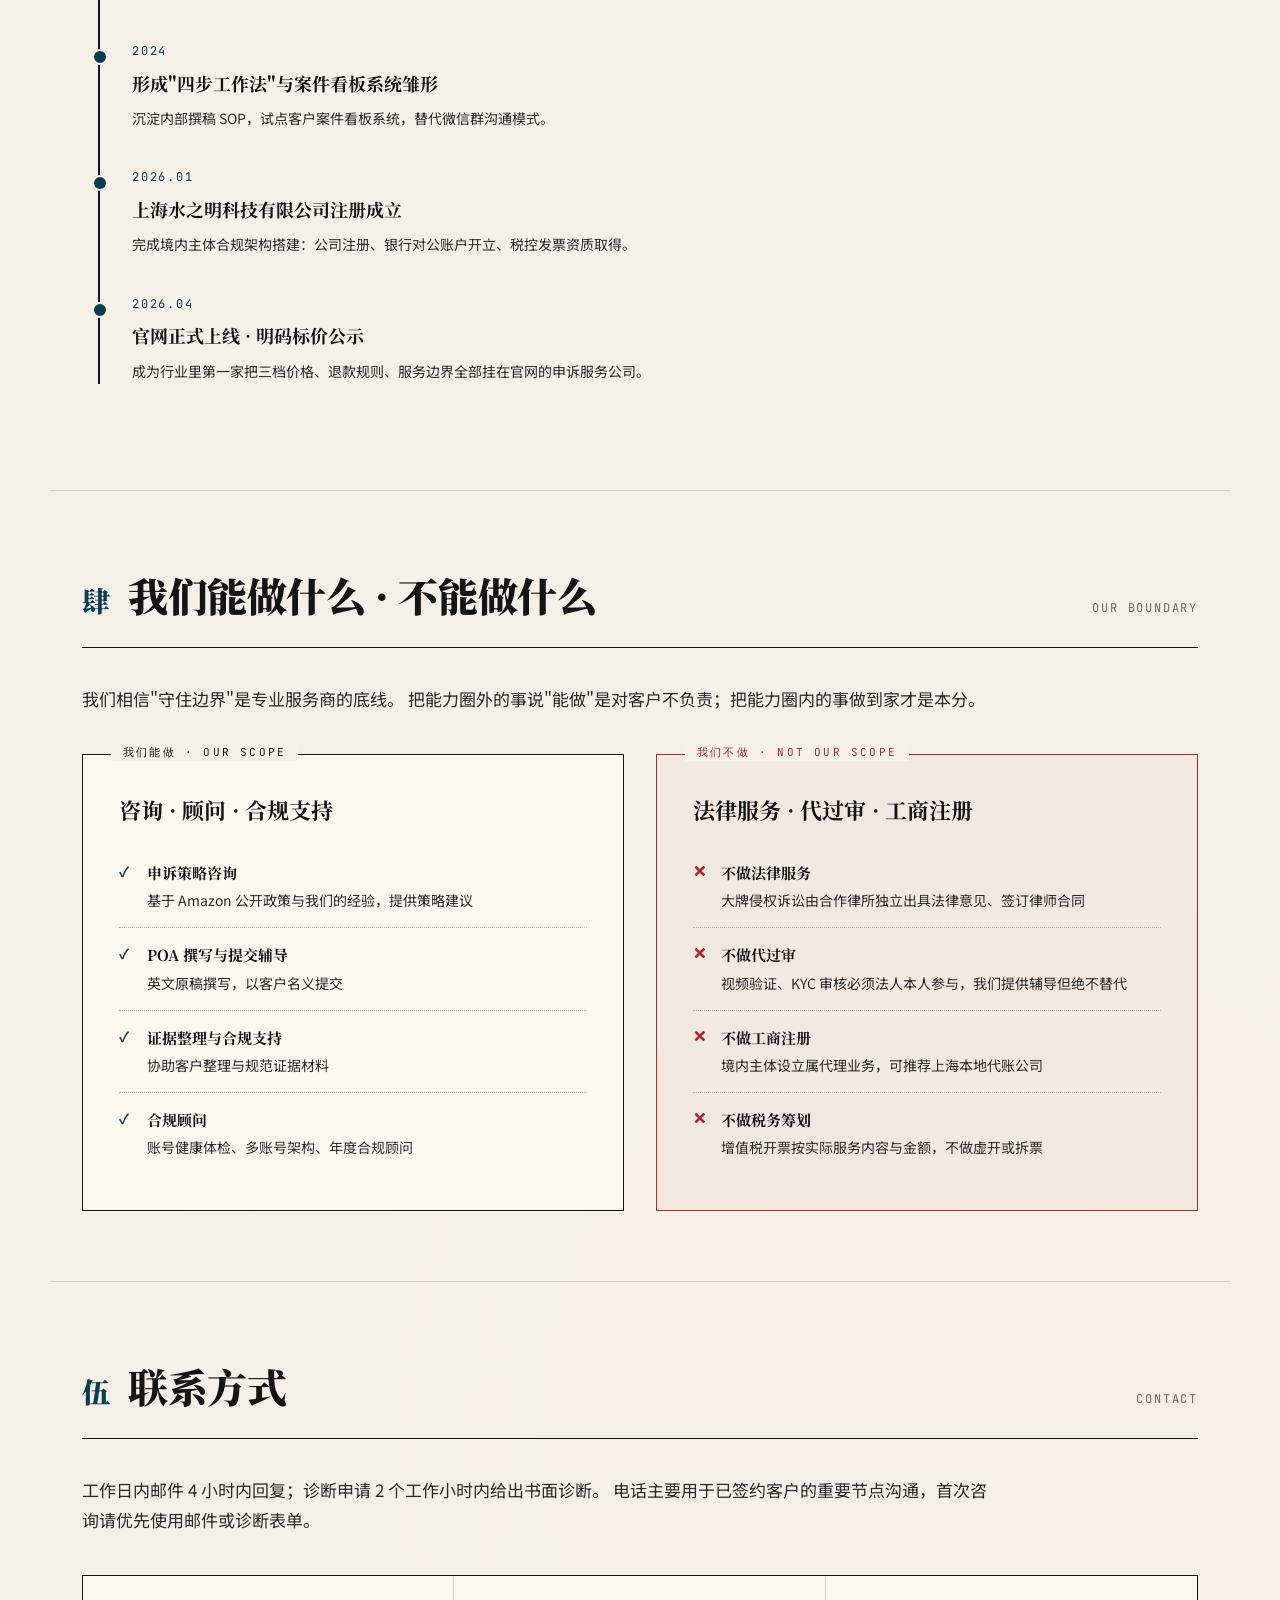
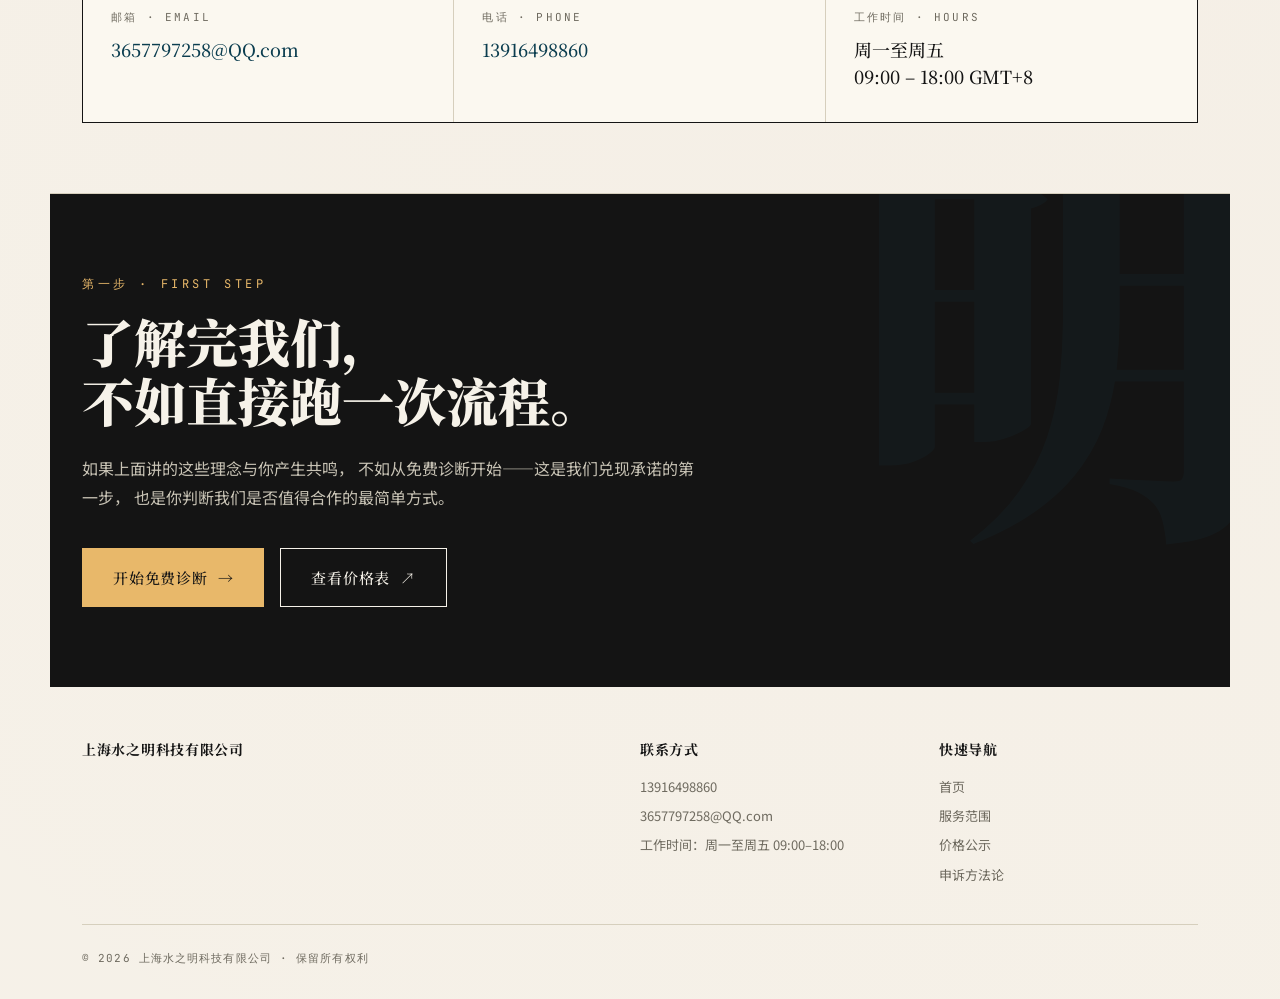
==== commit 2b962141: "删除 footer 占位的统一社会信用代码和工商查询行 Co-Authored-By: Claude Opus 4.7 (1M context) <noreply@anthropic.com>" ====
--- a/about.html
+++ b/about.html
@@ -299,8 +299,6 @@
     <div class="footer-top">
       <div class="footer-col">
         <h4>上海水之明科技有限公司</h4>
-        <p>统一社会信用代码：XXXXXXXXXXXXXXXX</p>
-        <p style="margin-top:10px;">工商信息可于国家企业信用信息公示系统查询</p>
       </div>
       <div class="footer-col">
         <h4>联系方式</h4>
